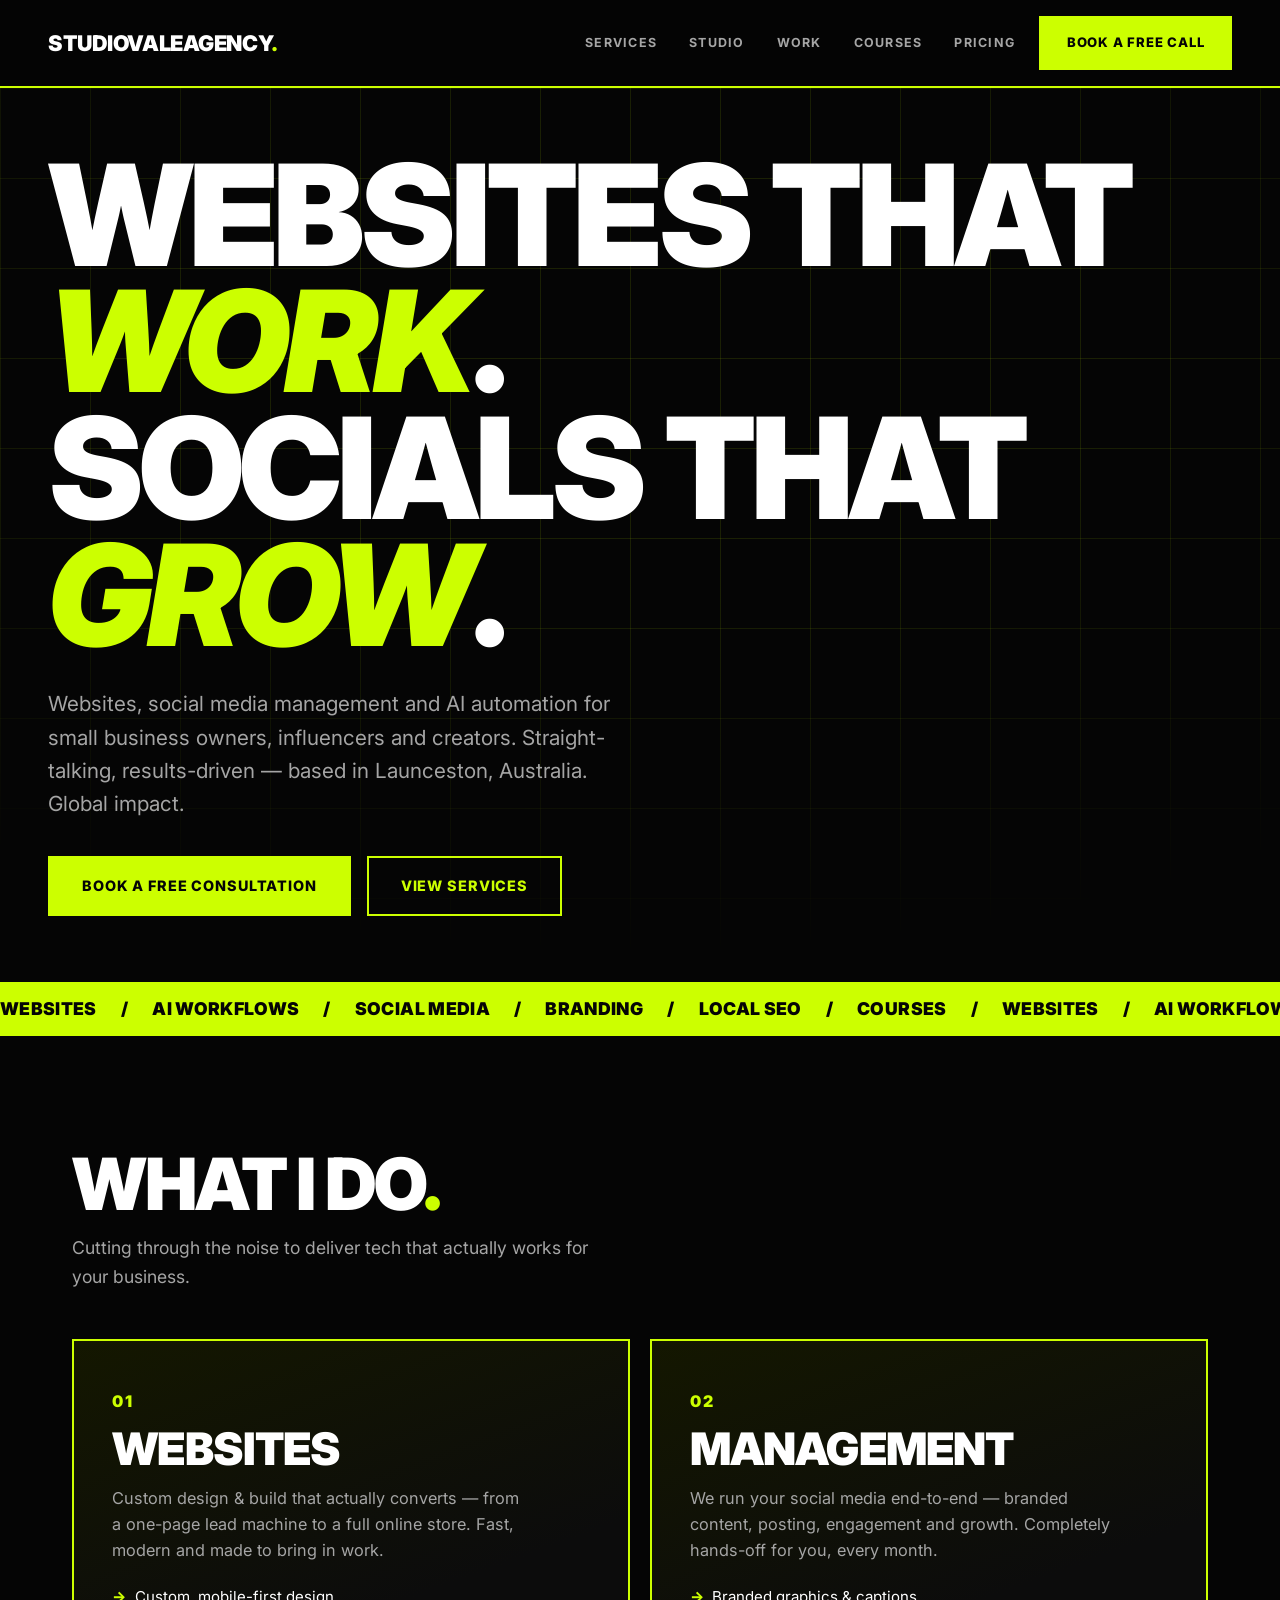
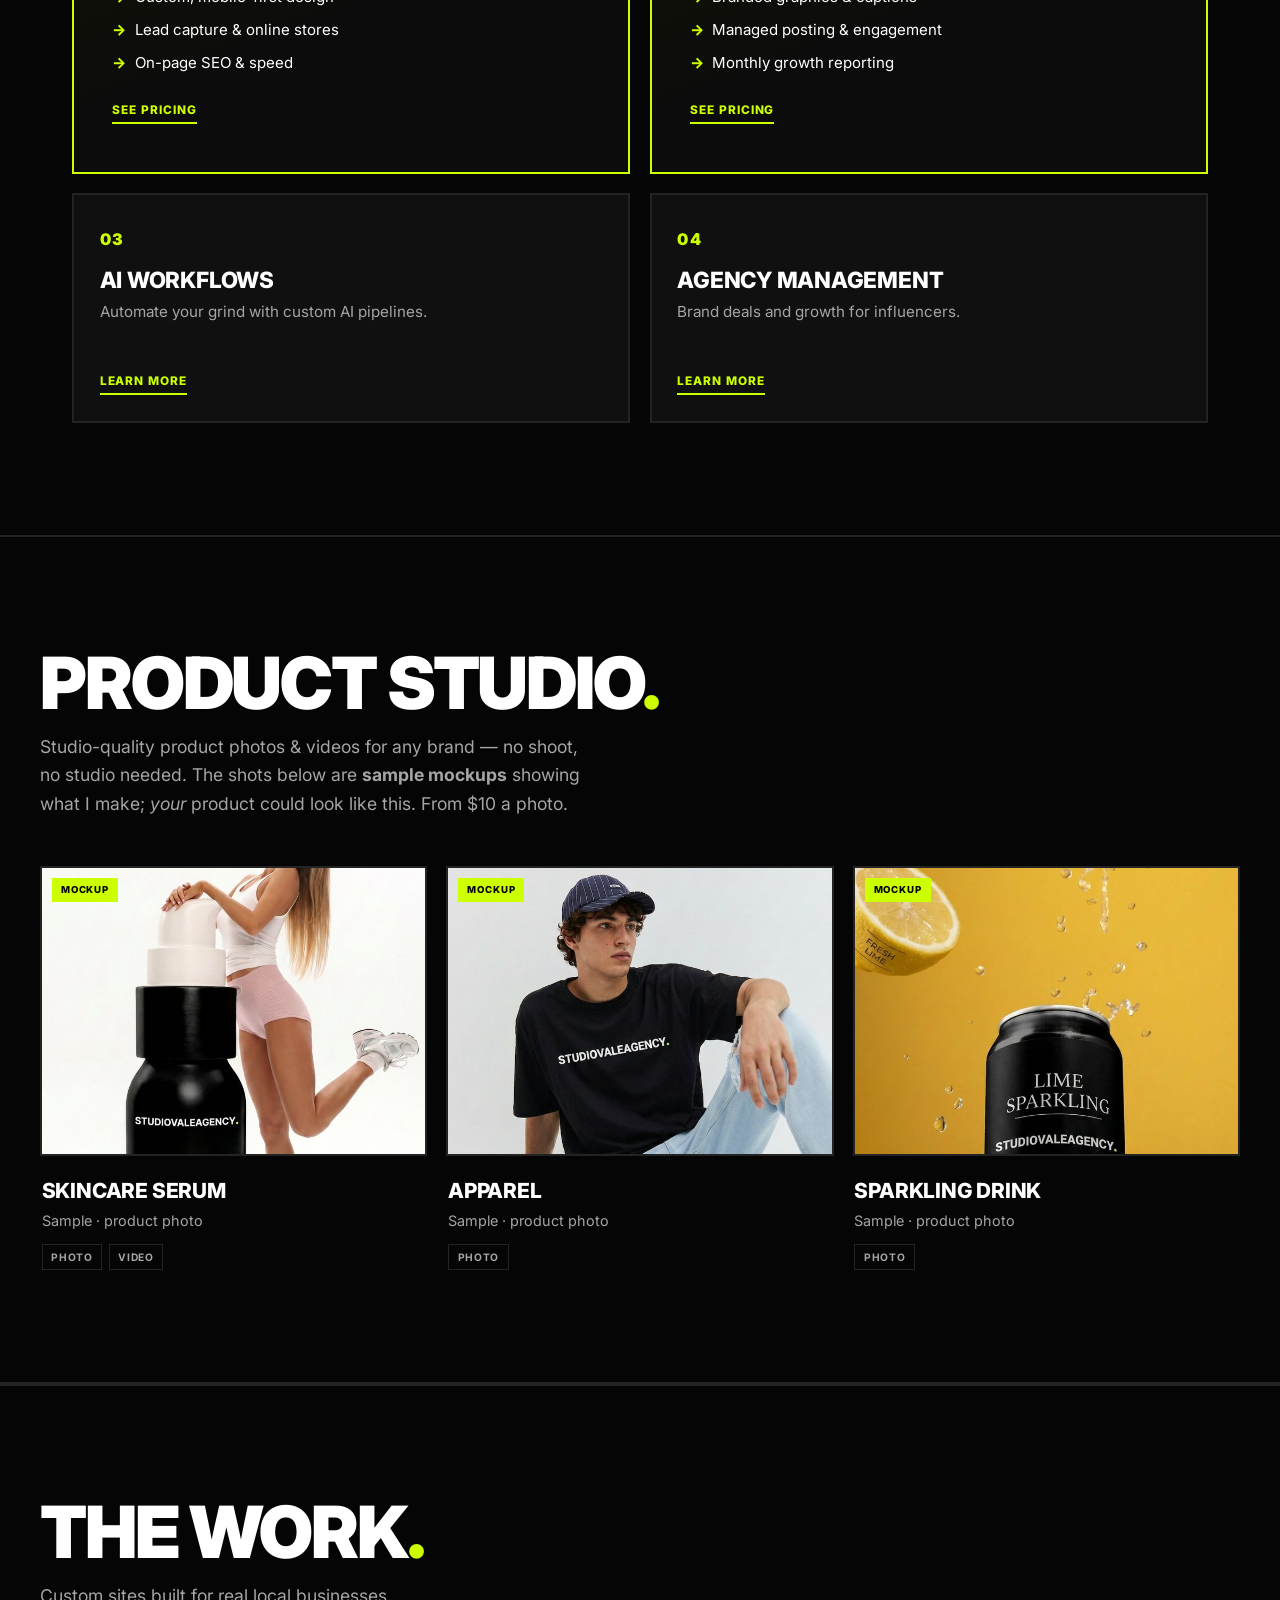
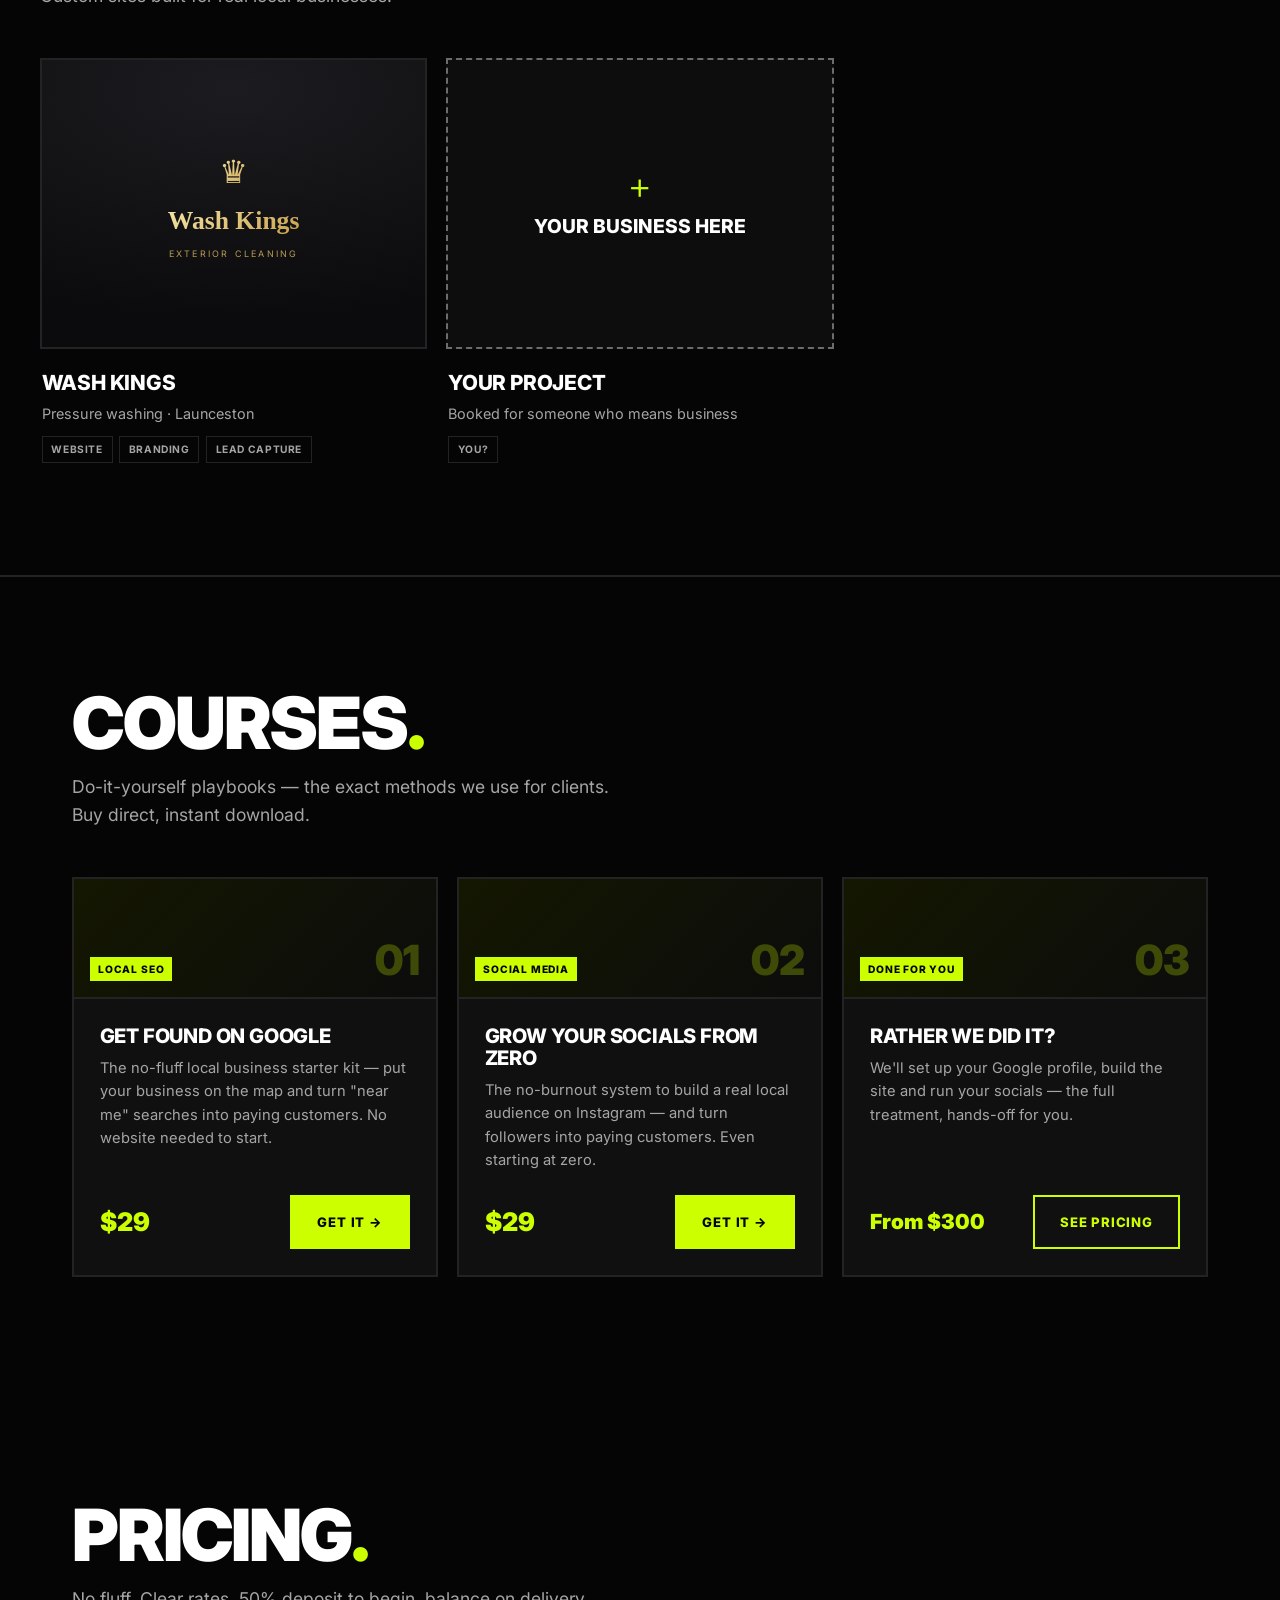
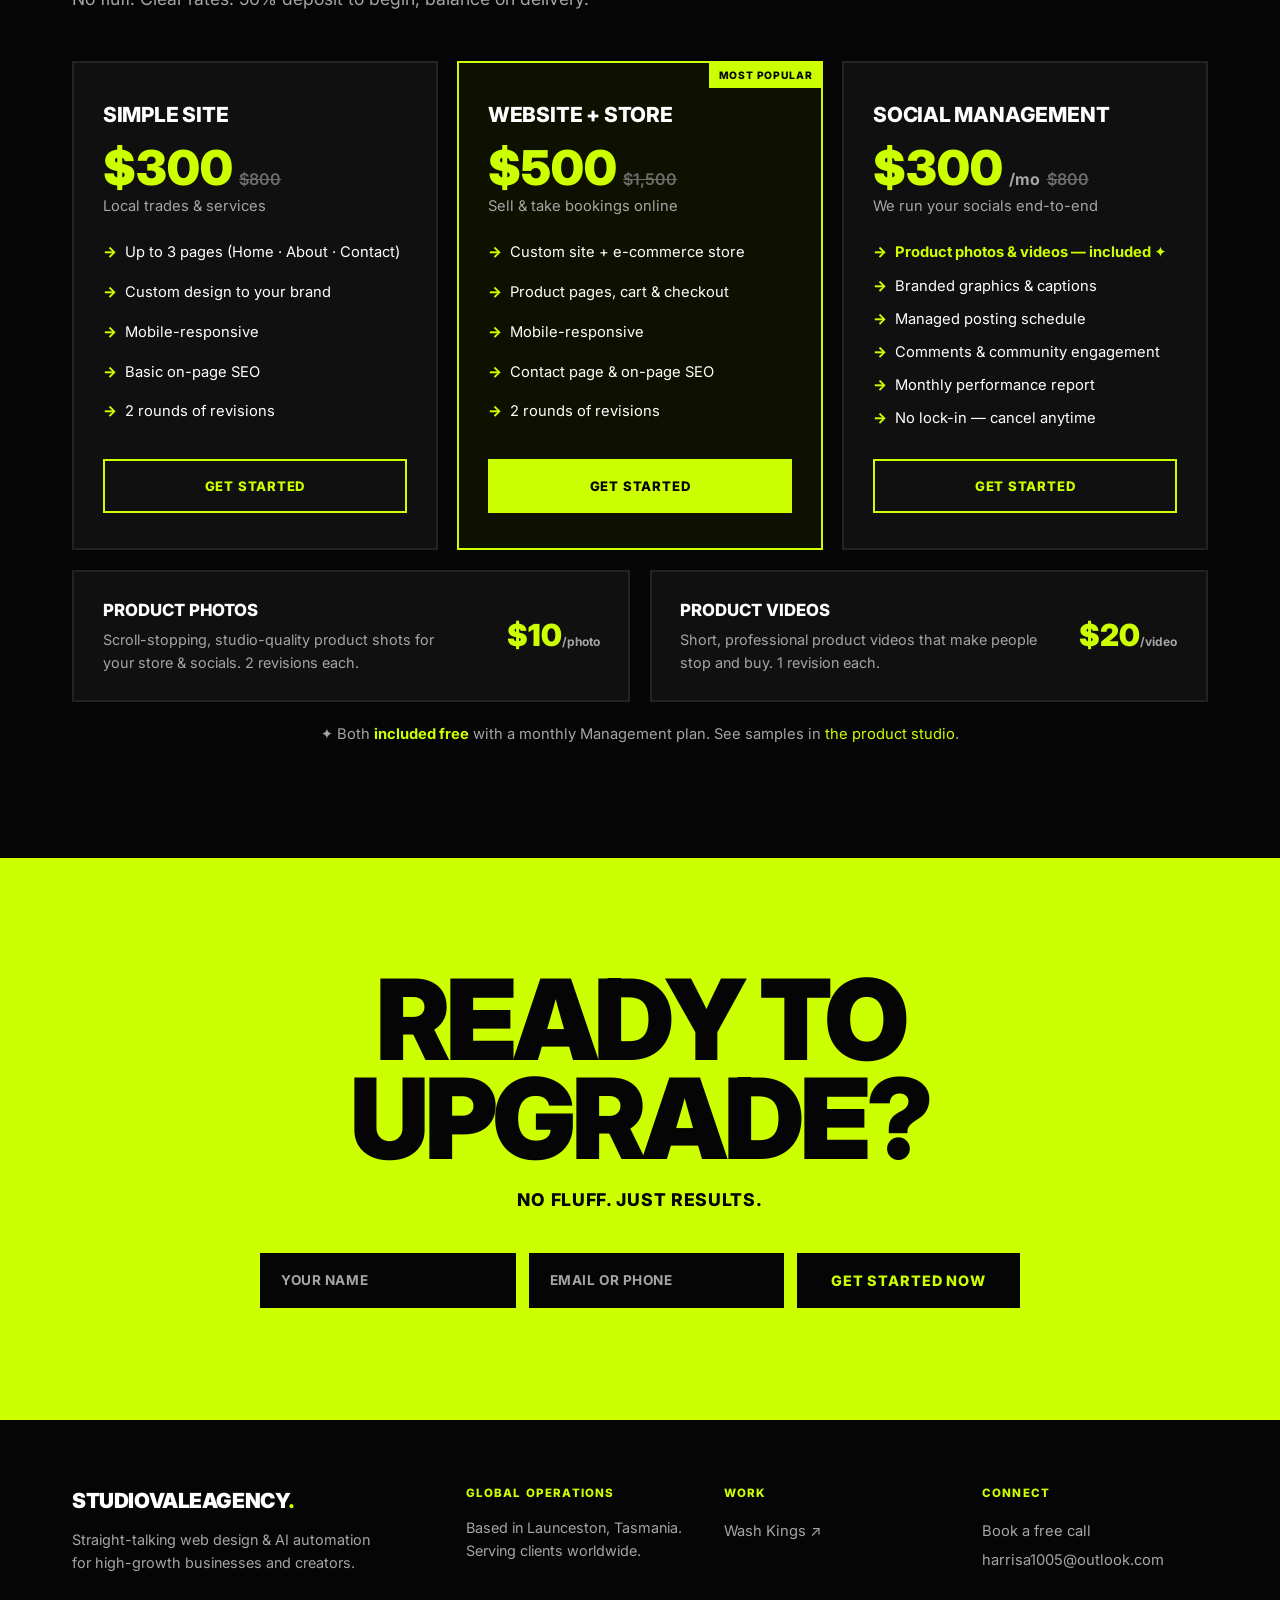
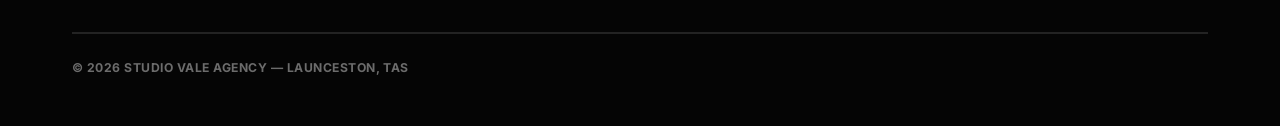
==== index.html @ bba2ecc6 "Reorder: Product Studio above The Work; remove Sentri (only Wash Kings is a sold client) Co-Authored" ====
<!DOCTYPE html>
<html lang="en">
<head>
  <meta charset="UTF-8" />
  <meta name="viewport" content="width=device-width, initial-scale=1.0" />
  <title>Studio Vale Agency — Grow faster with AI &amp; tech</title>
  <meta name="description" content="Studio Vale Agency — straight-talking, results-driven web design, AI workflows and social media for small businesses, influencers and creators. Based in Launceston, Australia." />
  <meta property="og:title" content="Studio Vale Agency — Grow faster with AI & tech" />
  <meta property="og:description" content="No fluff. Just results. Websites, AI workflows & social media for high-growth businesses and creators." />
  <meta property="og:type" content="website" />

  <link rel="preconnect" href="https://fonts.googleapis.com" />
  <link rel="preconnect" href="https://fonts.gstatic.com" crossorigin />
  <link href="https://fonts.googleapis.com/css2?family=Inter:ital,wght@0,400;0,600;0,700;0,800;0,900;1,800;1,900&display=swap" rel="stylesheet" />
  <link rel="stylesheet" href="styles.css" />
  <link rel="icon" href="data:image/svg+xml,%3Csvg xmlns='http://www.w3.org/2000/svg' viewBox='0 0 32 32'%3E%3Crect width='32' height='32' fill='%23050505'/%3E%3Ctext x='16' y='24' font-size='22' font-weight='900' text-anchor='middle' fill='%23ccff00' font-family='Arial'%3EV%3C/text%3E%3C/svg%3E" />
</head>
<body>

  <!-- ───────────────────────── Header ───────────────────────── -->
  <header class="hdr" id="top">
    <a class="wordmark" href="#top">STUDIOVALEAGENCY<span class="dot">.</span></a>
    <nav class="nav" aria-label="Primary">
      <a href="#services">Services</a>
      <a href="#product-studio">Studio</a>
      <a href="#work">Work</a>
      <a href="#courses">Courses</a>
      <a href="#pricing">Pricing</a>
    </nav>
    <a class="btn btn--lime hdr__cta" href="book.html">Book a free call</a>
    <button class="nav-toggle" aria-label="Open menu" aria-expanded="false"><span></span><span></span></button>
  </header>

  <!-- ───────────────────────── Hero ───────────────────────── -->
  <section class="hero">
    <div class="hero__grid" aria-hidden="true"></div>
    <div class="hero__inner">
      <h1 class="hero__title reveal">
        Websites that <em>Work</em>.<br/>Socials that <em>Grow</em>.
      </h1>
      <p class="hero__lede reveal" data-d="1">
        Websites, social media management and AI automation for small business
        owners, influencers and creators. Straight-talking, results-driven —
        based in Launceston, Australia. Global impact.
      </p>
      <div class="hero__actions reveal" data-d="2">
        <a class="btn btn--lime btn--lg" href="book.html">Book a free consultation</a>
        <a class="btn btn--outline btn--lg" href="#services">View services</a>
      </div>
    </div>
  </section>

  <!-- ───────────────────── Marquee ───────────────────── -->
  <div class="marquee" aria-hidden="true">
    <div class="marquee__track">
      <div class="marquee__group">
        <span>Websites</span><b>/</b><span>AI Workflows</span><b>/</b><span>Social Media</span><b>/</b><span>Branding</span><b>/</b><span>Local SEO</span><b>/</b><span>Courses</span><b>/</b>
      </div>
      <div class="marquee__group">
        <span>Websites</span><b>/</b><span>AI Workflows</span><b>/</b><span>Social Media</span><b>/</b><span>Branding</span><b>/</b><span>Local SEO</span><b>/</b><span>Courses</span><b>/</b>
      </div>
    </div>
  </div>

  <!-- ───────────────────────── Services ───────────────────────── -->
  <section class="section" id="services">
    <div class="section__head">
      <h2 class="section__title">What I do<span class="lime">.</span></h2>
      <p class="section__sub">Cutting through the noise to deliver tech that actually works for your business.</p>
    </div>

    <!-- Two centrepiece pillars -->
    <div class="pillars">
      <article class="pillar">
        <span class="pillar__no">01</span>
        <h3>Websites</h3>
        <p>Custom design &amp; build that actually converts — from a one-page lead machine to a full online store. Fast, modern and made to bring in work.</p>
        <ul class="pillar__list">
          <li>Custom, mobile-first design</li>
          <li>Lead capture &amp; online stores</li>
          <li>On-page SEO &amp; speed</li>
        </ul>
        <a class="learn" href="#pricing">See pricing</a>
      </article>
      <article class="pillar">
        <span class="pillar__no">02</span>
        <h3>Management</h3>
        <p>We run your social media end-to-end — branded content, posting, engagement and growth. Completely hands-off for you, every month.</p>
        <ul class="pillar__list">
          <li>Branded graphics &amp; captions</li>
          <li>Managed posting &amp; engagement</li>
          <li>Monthly growth reporting</li>
        </ul>
        <a class="learn" href="#pricing">See pricing</a>
      </article>
    </div>

    <!-- Supporting services -->
    <div class="svc">
      <article class="svc__card">
        <span class="svc__no">03</span>
        <h3>AI Workflows</h3>
        <p>Automate your grind with custom AI pipelines.</p>
        <a class="learn" href="#contact">Learn more</a>
      </article>
      <article class="svc__card">
        <span class="svc__no">04</span>
        <h3>Agency Management</h3>
        <p>Brand deals and growth for influencers.</p>
        <a class="learn" href="#contact">Learn more</a>
      </article>
    </div>
  </section>

  <!-- ───────────────────────── Work ───────────────────────── -->
  <!-- ───────────────────────── Product Studio (mockups / samples) ───────────────────────── -->
  <section class="section section--bordered" id="product-studio">
    <div class="section__head">
      <h2 class="section__title">Product studio<span class="lime">.</span></h2>
      <p class="section__sub">Studio-quality product photos &amp; videos for any brand — no shoot, no studio needed. The shots below are <strong>sample mockups</strong> showing what I make; <em>your</em> product could look like this. From $10 a photo.</p>
    </div>
    <div class="work">
      <article class="proj">
        <a class="proj__thumb proj__thumb--photo" href="#pricing">
          <span class="proj__badge">Mockup</span>
          <img src="mockups/serum-mockup.jpg" alt="Sample product photo — skincare serum" loading="lazy" />
          <span class="proj__live">$10/photo →</span>
        </a>
        <div class="proj__meta">
          <h3>Skincare Serum</h3>
          <p>Sample · product photo</p>
          <ul class="tags"><li>Photo</li><li>Video</li></ul>
        </div>
      </article>

      <article class="proj">
        <a class="proj__thumb proj__thumb--photo" href="#pricing">
          <span class="proj__badge">Mockup</span>
          <img src="mockups/apparel-mockup.jpg" alt="Sample product photo — branded apparel" loading="lazy" style="object-position:center 30%" />
          <span class="proj__live">$10/photo →</span>
        </a>
        <div class="proj__meta">
          <h3>Apparel</h3>
          <p>Sample · product photo</p>
          <ul class="tags"><li>Photo</li></ul>
        </div>
      </article>

      <article class="proj">
        <a class="proj__thumb proj__thumb--photo" href="#pricing">
          <span class="proj__badge">Mockup</span>
          <img src="mockups/drink-mockup.jpg" alt="Sample product photo — sparkling drink can" loading="lazy" style="object-position:center 46%" />
          <span class="proj__live">$10/photo →</span>
        </a>
        <div class="proj__meta">
          <h3>Sparkling Drink</h3>
          <p>Sample · product photo</p>
          <ul class="tags"><li>Photo</li></ul>
        </div>
      </article>
    </div>
  </section>

  <!-- ───────────────────────── The Work ───────────────────────── -->
  <section class="section section--bordered" id="work">
    <div class="section__head">
      <h2 class="section__title">The work<span class="lime">.</span></h2>
      <p class="section__sub">Custom sites built for real local businesses.</p>
    </div>

    <div class="work">
      <article class="proj">
        <a class="proj__thumb proj__thumb--wk" href="https://tink1005.github.io/wash-kings/" target="_blank" rel="noopener">
          <span class="wk__crown">♛</span>
          <span class="wk__name">Wash Kings</span>
          <span class="wk__sub">Exterior Cleaning</span>
          <span class="proj__live">View live ↗</span>
        </a>
        <div class="proj__meta">
          <h3>Wash Kings</h3>
          <p>Pressure washing · Launceston</p>
          <ul class="tags"><li>Website</li><li>Branding</li><li>Lead capture</li></ul>
        </div>
      </article>

      <article class="proj">
        <a class="proj__thumb proj__thumb--cta" href="#contact">
          <span class="cta__plus">+</span>
          <span class="cta__txt">Your business here</span>
          <span class="proj__live">Let's talk ↗</span>
        </a>
        <div class="proj__meta">
          <h3>Your project</h3>
          <p>Booked for someone who means business</p>
          <ul class="tags"><li>You?</li></ul>
        </div>
      </article>
    </div>
  </section>

  <!-- ───────────────────────── Courses ───────────────────────── -->
  <!-- Each course links to its Gumroad product page. To use Gumroad's
       overlay checkout instead of a new tab: add class="gumroad-button"
       to the link and uncomment the gumroad.js script before </body>. -->
  <section class="section" id="courses">
    <div class="section__head">
      <h2 class="section__title">Courses<span class="lime">.</span></h2>
      <p class="section__sub">Do-it-yourself playbooks — the exact methods we use for clients. Buy direct, instant download.</p>
    </div>

    <div class="courses">
      <!-- REAL course. Buy button currently points to #contact. To make it instant
           checkout: create a Stripe Payment Link, set its success_url to
           https://studio-vale-courses.harris971719.workers.dev/download?session_id={CHECKOUT_SESSION_ID}
           then replace href="#contact" below with the Payment Link URL. -->
      <article class="course">
        <div class="course__top"><span class="course__tag">Local SEO</span><span class="course__no">01</span></div>
        <div class="course__body">
          <h3>Get Found on Google</h3>
          <p>The no-fluff local business starter kit — put your business on the map and turn "near me" searches into paying customers. No website needed to start.</p>
          <div class="course__foot">
            <span class="course__price">$29</span>
            <a class="btn btn--lime" href="#contact">Get it →</a>
          </div>
        </div>
      </article>

      <!-- Course 2. Same wiring note as above: swap href="#contact" for the Stripe Payment Link. -->
      <article class="course">
        <div class="course__top"><span class="course__tag">Social media</span><span class="course__no">02</span></div>
        <div class="course__body">
          <h3>Grow Your Socials From Zero</h3>
          <p>The no-burnout system to build a real local audience on Instagram — and turn followers into paying customers. Even starting at zero.</p>
          <div class="course__foot">
            <span class="course__price">$29</span>
            <a class="btn btn--lime" href="#contact">Get it →</a>
          </div>
        </div>
      </article>

      <article class="course">
        <div class="course__top"><span class="course__tag">Done for you</span><span class="course__no">03</span></div>
        <div class="course__body">
          <h3>Rather we did it?</h3>
          <p>We'll set up your Google profile, build the site and run your socials — the full treatment, hands-off for you.</p>
          <div class="course__foot">
            <span class="course__price" style="font-size:1.3rem">From $300</span>
            <a class="btn btn--outline" href="#pricing">See pricing</a>
          </div>
        </div>
      </article>
    </div>
  </section>

  <!-- ───────────────────────── Pricing ───────────────────────── -->
  <section class="section" id="pricing">
    <div class="section__head">
      <h2 class="section__title">Pricing<span class="lime">.</span></h2>
      <p class="section__sub">No fluff. Clear rates. 50% deposit to begin, balance on delivery.</p>
    </div>

    <div class="price">
      <article class="price__card">
        <h3>Simple Site</h3>
        <p class="price__amt">$300<s>$800</s></p>
        <p class="price__for">Local trades &amp; services</p>
        <ul>
          <li>Up to 3 pages (Home · About · Contact)</li>
          <li>Custom design to your brand</li>
          <li>Mobile-responsive</li>
          <li>Basic on-page SEO</li>
          <li>2 rounds of revisions</li>
        </ul>
        <a class="btn btn--outline btn--block" href="#contact">Get started</a>
      </article>

      <article class="price__card price__card--feature">
        <span class="price__badge">Most popular</span>
        <h3>Website + Store</h3>
        <p class="price__amt">$500<s>$1,500</s></p>
        <p class="price__for">Sell &amp; take bookings online</p>
        <ul>
          <li>Custom site + e-commerce store</li>
          <li>Product pages, cart &amp; checkout</li>
          <li>Mobile-responsive</li>
          <li>Contact page &amp; on-page SEO</li>
          <li>2 rounds of revisions</li>
        </ul>
        <a class="btn btn--lime btn--block" href="#contact">Get started</a>
      </article>

      <article class="price__card">
        <h3>Social Management</h3>
        <p class="price__amt">$300<span class="per">/mo</span><s>$800</s></p>
        <p class="price__for">We run your socials end-to-end</p>
        <ul>
          <li><strong class="lime">Product photos &amp; videos — included ✦</strong></li>
          <li>Branded graphics &amp; captions</li>
          <li>Managed posting schedule</li>
          <li>Comments &amp; community engagement</li>
          <li>Monthly performance report</li>
          <li>No lock-in — cancel anytime</li>
        </ul>
        <a class="btn btn--outline btn--block" href="#contact">Get started</a>
      </article>
    </div>

    <!-- Add-ons -->
    <div class="addons">
      <div class="addon">
        <div><h4>Product Photos</h4><p>Scroll-stopping, studio-quality product shots for your store &amp; socials. 2 revisions each.</p></div>
        <span class="addon__price">$10<small>/photo</small></span>
      </div>
      <div class="addon">
        <div><h4>Product Videos</h4><p>Short, professional product videos that make people stop and buy. 1 revision each.</p></div>
        <span class="addon__price">$20<small>/video</small></span>
      </div>
    </div>
    <p class="addons__note">✦ Both <strong>included free</strong> with a monthly Management plan. See samples in <a href="#product-studio" style="color:var(--lime)">the product studio</a>.</p>
  </section>

  <!-- ───────────────────────── CTA block ───────────────────────── -->
  <section class="upgrade" id="contact">
    <h2 class="upgrade__title">Ready to<br/>Upgrade?</h2>
    <p class="upgrade__sub">No fluff. Just results.</p>
    <form class="upgrade__form" id="contact-form" novalidate>
      <input id="name" type="text" placeholder="YOUR NAME" required />
      <input id="email" type="text" placeholder="EMAIL OR PHONE" required />
      <button class="btn btn--ink btn--lg" type="submit">Get started now</button>
    </form>
    <p class="upgrade__ok" id="contact-ok" hidden>Got it — this is a demo form. Wire it to harrisa1005@outlook.com to go live.</p>
  </section>

  <!-- ───────────────────────── Footer ───────────────────────── -->
  <footer class="footer">
    <div class="footer__brand">
      <span class="wordmark wordmark--sm">STUDIOVALEAGENCY<span class="dot">.</span></span>
      <p>Straight-talking web design &amp; AI automation for high-growth businesses and creators.</p>
    </div>
    <div class="footer__col">
      <h4>Global Operations</h4>
      <p>Based in Launceston, Tasmania.<br/>Serving clients worldwide.</p>
    </div>
    <div class="footer__col">
      <h4>Work</h4>
      <a href="https://tink1005.github.io/wash-kings/" target="_blank" rel="noopener">Wash Kings ↗</a>
    </div>
    <div class="footer__col">
      <h4>Connect</h4>
      <a href="book.html">Book a free call</a>
      <a href="mailto:harrisa1005@outlook.com">harrisa1005@outlook.com</a>
    </div>
    <p class="footer__legal">© <span id="year"></span> Studio Vale Agency — Launceston, TAS</p>
  </footer>

  <script src="script.js"></script>
</body>
</html>
---- styles.css ----
/* ============================================================
   Studio Vale Agency
   Aesthetic: black + acid lime, Inter 900 uppercase, sharp edges
   (design notes taken from the original tiinktech site)
   ============================================================ */

:root {
  --black:   #050505;
  --black-2: #0d0d0d;
  --card:    #101010;
  --line:    #232323;
  --white:   #ffffff;
  --grey:    #a5a5a5;
  --grey-2:  #6c6c6c;
  --lime:    #ccff00;
  --lime-dim: rgba(204,255,0,.2);

  --font: "Inter", system-ui, sans-serif;
  --maxw: 1200px;
  --ease: cubic-bezier(.22,.61,.36,1);
}

* { box-sizing: border-box; margin: 0; padding: 0; }
html { scroll-behavior: smooth; }
body {
  background: var(--black);
  color: var(--white);
  font-family: var(--font);
  font-size: 17px;
  line-height: 1.6;
  -webkit-font-smoothing: antialiased;
  overflow-x: hidden;
}
a { color: inherit; text-decoration: none; }
.lime { color: var(--lime); }

/* ───────────────────── Buttons ───────────────────── */
.btn {
  display: inline-flex; align-items: center; justify-content: center; gap: .5rem;
  font-family: var(--font); font-weight: 800; font-size: .82rem;
  letter-spacing: .06em; text-transform: uppercase;
  padding: .9rem 1.6rem; border: 2px solid transparent; border-radius: 0;
  cursor: pointer; transition: transform .2s var(--ease), background .2s, color .2s;
}
.btn--lg { padding: 1.05rem 2rem; font-size: .9rem; }
.btn--block { width: 100%; }
.btn--lime { background: var(--lime); color: var(--black); border-color: var(--lime); }
.btn--lime:hover { background: transparent; color: var(--lime); }
.btn--outline { background: transparent; color: var(--lime); border-color: var(--lime); }
.btn--outline:hover { background: var(--lime); color: var(--black); }
.btn--ink { background: var(--black); color: var(--lime); border-color: var(--black); }
.btn--ink:hover { transform: translateY(-2px); }

/* ───────────────────── Header ───────────────────── */
.hdr {
  position: sticky; top: 0; z-index: 50;
  display: flex; align-items: center; gap: 1.5rem;
  padding: 1rem clamp(1rem, 4vw, 3rem);
  background: rgba(5,5,5,.85); backdrop-filter: blur(10px);
  border-bottom: 2px solid var(--lime);
}
.wordmark {
  font-weight: 900; font-size: 1.35rem; letter-spacing: -0.02em;
  text-transform: uppercase; color: var(--white); margin-right: auto;
}
.wordmark .dot { color: var(--lime); }
.nav { display: flex; gap: 2rem; }
.nav a {
  font-weight: 700; font-size: .78rem; letter-spacing: .1em; text-transform: uppercase;
  color: var(--grey); transition: color .2s;
}
.nav a:hover { color: var(--lime); }
.nav-toggle { display: none; flex-direction: column; gap: 6px; background: none; border: 0; cursor: pointer; padding: 6px; }
.nav-toggle span { width: 26px; height: 2px; background: var(--lime); transition: .3s; }

/* ───────────────────── Hero ───────────────────── */
.hero {
  position: relative; min-height: 90vh; display: grid; align-items: center;
  padding: 4rem clamp(1rem, 4vw, 3rem);
  overflow: hidden;
}
.hero__grid {
  position: absolute; inset: 0;
  background-image:
    linear-gradient(var(--lime-dim) 1px, transparent 1px),
    linear-gradient(90deg, var(--lime-dim) 1px, transparent 1px);
  background-size: 90px 90px;
  -webkit-mask-image: radial-gradient(120% 90% at 50% 30%, #000 30%, transparent 75%);
          mask-image: radial-gradient(120% 90% at 50% 30%, #000 30%, transparent 75%);
  opacity: .55; pointer-events: none;
}
.hero__inner { position: relative; max-width: var(--maxw); margin: 0 auto; width: 100%; }
.hero__title {
  font-weight: 900; text-transform: uppercase;
  font-size: clamp(3.2rem, 11vw, 9rem); line-height: .9; letter-spacing: -0.035em;
}
.hero__title em { font-style: italic; color: var(--lime); }
.hero__lede {
  font-size: clamp(1.05rem, 2vw, 1.3rem); color: var(--grey);
  max-width: 44ch; margin: 1.8rem 0 2.2rem;
}
.hero__actions { display: flex; gap: 1rem; flex-wrap: wrap; }

/* ───────────────────── Marquee ───────────────────── */
.marquee { background: var(--lime); color: var(--black); overflow: hidden; padding: .8rem 0; border-block: 2px solid var(--black); }
.marquee__track { display: flex; width: max-content; animation: scroll 26s linear infinite; }
/* Two identical groups; moving the track by exactly one group (-50%) loops seamlessly. */
.marquee__group {
  display: flex; gap: 1.5rem; padding-right: 1.5rem; align-items: center; flex-shrink: 0;
  font-weight: 900; text-transform: uppercase; font-size: 1.1rem; letter-spacing: .02em;
}
.marquee__group b { font-weight: 900; }
@keyframes scroll { from { transform: translateX(0); } to { transform: translateX(-50%); } }

/* ───────────────────── Sections ───────────────────── */
.section { max-width: var(--maxw); margin: 0 auto; padding: clamp(4rem, 9vw, 7rem) clamp(1rem, 4vw, 2rem); }
.section--bordered { border-top: 2px solid var(--line); border-bottom: 2px solid var(--line); max-width: none; }
.section--bordered > * { max-width: var(--maxw); margin-inline: auto; }
.section__head { margin-bottom: 3rem; }
.section__title { font-weight: 900; text-transform: uppercase; font-size: clamp(2.4rem, 6vw, 4.5rem); line-height: .95; letter-spacing: -0.03em; }
.section__title .lime { color: var(--lime); }
.section__sub { color: var(--grey); font-size: 1.1rem; margin-top: 1rem; max-width: 50ch; }

/* ───────────────────── Services ───────────────────── */
/* Two centrepiece pillars: Websites + Management */
.pillars { display: grid; grid-template-columns: 1fr 1fr; gap: 1.2rem; margin-bottom: 1.2rem; }
.pillar {
  position: relative; background: linear-gradient(160deg, #141700 0%, #0c0c0c 60%);
  border: 2px solid var(--lime); padding: clamp(2rem, 4vw, 3rem) clamp(1.6rem, 3vw, 2.4rem);
  display: flex; flex-direction: column;
  transition: transform .25s var(--ease), box-shadow .25s;
}
.pillar:hover { transform: translateY(-5px); box-shadow: 0 24px 50px -28px rgba(204,255,0,.4); }
.pillar__no { font-weight: 900; font-size: 1rem; color: var(--lime); letter-spacing: .1em; }
.pillar h3 { font-weight: 900; text-transform: uppercase; font-size: clamp(2rem, 4vw, 2.8rem); line-height: 1; letter-spacing: -0.02em; margin: .8rem 0 .8rem; }
.pillar > p { color: var(--grey); font-size: 1.02rem; max-width: 42ch; }
.pillar__list { list-style: none; display: grid; gap: .55rem; margin: 1.4rem 0 1.6rem; }
.pillar__list li { font-size: .94rem; color: var(--white); padding-left: 1.4rem; position: relative; }
.pillar__list li::before { content: "→"; position: absolute; left: 0; color: var(--lime); font-weight: 800; }
.pillar .learn { margin-top: auto; }

/* Supporting services row */
.svc { display: grid; grid-template-columns: repeat(2, 1fr); gap: 1.2rem; }
.svc__card {
  background: var(--card); border: 2px solid var(--line); padding: 2rem 1.6rem 1.6rem;
  display: flex; flex-direction: column; min-height: 230px;
  transition: border-color .25s, transform .25s var(--ease), background .25s;
}
.svc__card:hover { border-color: var(--lime); transform: translateY(-5px); }
.svc__no { font-weight: 900; font-size: 1rem; color: var(--lime); letter-spacing: .1em; }
.svc__card h3 { font-weight: 800; text-transform: uppercase; font-size: 1.4rem; line-height: 1.05; margin: 1rem 0 .5rem; letter-spacing: -0.01em; }
.svc__card p { color: var(--grey); font-size: .95rem; flex: 1; }
.learn {
  margin-top: 1.2rem; font-weight: 800; font-size: .74rem; letter-spacing: .08em; text-transform: uppercase;
  color: var(--lime); border-bottom: 2px solid var(--lime); align-self: flex-start; padding-bottom: 2px;
  transition: gap .2s;
}
.learn:hover { color: var(--white); border-color: var(--white); }

/* ───────────────────── Work ───────────────────── */
.work { display: grid; grid-template-columns: repeat(3, 1fr); gap: 1.2rem; }
.proj { display: flex; flex-direction: column; }
.proj__thumb {
  position: relative; aspect-ratio: 4 / 3; overflow: hidden;
  display: flex; flex-direction: column; align-items: center; justify-content: center;
  border: 2px solid var(--line); transition: border-color .25s, transform .3s var(--ease);
}
.proj__thumb:hover { border-color: var(--lime); transform: translateY(-5px); }
.proj__live {
  position: absolute; bottom: 12px; right: 12px;
  font-weight: 800; font-size: .66rem; letter-spacing: .06em; text-transform: uppercase;
  background: var(--lime); color: var(--black); padding: .3rem .55rem;
  opacity: 0; transform: translateY(6px); transition: .25s var(--ease);
}
.proj__thumb:hover .proj__live { opacity: 1; transform: none; }
/* Wash Kings preview */
.proj__thumb--wk { background: radial-gradient(120% 80% at 50% 10%, #1c1c20, #0b0b0d); }
.wk__crown { font-size: 2rem; background: linear-gradient(135deg,#f6e6a8,#c8a14a); -webkit-background-clip: text; background-clip: text; color: transparent; }
.wk__name { font-family: Georgia, serif; font-size: 1.6rem; font-weight: 700; margin-top: .2rem; background: linear-gradient(135deg,#f6e6a8,#c8a14a); -webkit-background-clip: text; background-clip: text; color: transparent; }
.wk__sub { font-size: .56rem; letter-spacing: .25em; text-transform: uppercase; color: #b89a52; margin-top: .3rem; }
/* Sentri preview */
.proj__thumb--sentri { background: #0a0a0a; }
.sentri__name { font-family: Georgia, serif; font-weight: 700; font-size: 1.9rem; letter-spacing: .04em; color: #fff; }
.sentri__sub { font-size: .54rem; letter-spacing: .22em; text-transform: uppercase; color: #9a9a9a; margin-top: .35rem; }
/* CTA */
.proj__thumb--cta { background: var(--black-2); border-style: dashed; border-color: var(--grey-2); }
/* Product photo work card — image fills the thumb like the others */
.proj__thumb--photo { background: #0a0a0a; padding: 0; }
.proj__thumb--photo img { width: 100%; height: 100%; object-fit: cover; object-position: center 42%; }
.proj__badge { position: absolute; top: 10px; left: 10px; z-index: 2; background: var(--lime); color: var(--black); font-weight: 800; font-size: .6rem; letter-spacing: .09em; text-transform: uppercase; padding: .28rem .55rem; }
.cta__plus { font-size: 2.4rem; font-weight: 300; color: var(--lime); line-height: 1; }
.cta__txt { font-weight: 800; text-transform: uppercase; font-size: 1.2rem; margin-top: .4rem; color: var(--white); }

.proj__meta { padding: 1.1rem .1rem 0; }
.proj__meta h3 { font-weight: 800; text-transform: uppercase; font-size: 1.3rem; letter-spacing: -0.01em; }
.proj__meta p { color: var(--grey); font-size: .9rem; margin-top: .15rem; }
.tags { list-style: none; display: flex; flex-wrap: wrap; gap: .4rem; margin-top: .7rem; }
.tags li { font-weight: 700; font-size: .64rem; text-transform: uppercase; letter-spacing: .06em; border: 1px solid var(--line); padding: .25rem .55rem; color: var(--grey); }

/* ───────────────────── Courses ───────────────────── */
.courses { display: grid; grid-template-columns: repeat(3, 1fr); gap: 1.2rem; }
.course {
  background: var(--card); border: 2px solid var(--line);
  display: flex; flex-direction: column;
  transition: border-color .25s, transform .25s var(--ease);
}
.course:hover { border-color: var(--lime); transform: translateY(-5px); }
.course__top {
  position: relative; height: 120px; padding: 1rem;
  background: linear-gradient(135deg, #141700, #0c0c0c); border-bottom: 2px solid var(--line);
  display: flex; align-items: flex-end; justify-content: space-between;
}
.course__tag { font-weight: 800; font-size: .64rem; letter-spacing: .08em; text-transform: uppercase; color: var(--black); background: var(--lime); padding: .25rem .5rem; }
.course__no { font-weight: 900; font-size: 2.6rem; line-height: 1; color: var(--lime); opacity: .25; }
.course__body { padding: 1.6rem; display: flex; flex-direction: column; flex: 1; }
.course__body h3 { font-weight: 800; text-transform: uppercase; font-size: 1.25rem; line-height: 1.1; letter-spacing: -0.01em; }
.course__body p { color: var(--grey); font-size: .92rem; margin: .6rem 0 1.4rem; flex: 1; }
.course__foot { display: flex; align-items: center; justify-content: space-between; gap: 1rem; }
.course__price { font-weight: 900; font-size: 1.6rem; color: var(--lime); }
.courses__note { color: var(--grey-2); font-size: .85rem; margin-top: 1.5rem; }

/* ───────────────────── Pricing ───────────────────── */
.price { display: grid; grid-template-columns: repeat(3, 1fr); gap: 1.2rem; align-items: stretch; }
.price__card {
  position: relative; background: var(--card); border: 2px solid var(--line); padding: 2.2rem 1.8rem;
  display: flex; flex-direction: column; transition: border-color .25s, transform .25s var(--ease);
}
.price__card:hover { border-color: var(--lime); transform: translateY(-4px); }
.price__card--feature { border-color: var(--lime); background: #0f1100; }
.price__badge {
  position: absolute; top: -1px; right: -1px; background: var(--lime); color: var(--black);
  font-weight: 800; font-size: .64rem; letter-spacing: .08em; text-transform: uppercase; padding: .3rem .6rem;
}
.price__card h3 { font-weight: 800; text-transform: uppercase; font-size: 1.3rem; letter-spacing: -0.01em; }
.price__amt { font-weight: 900; font-size: 3rem; line-height: 1; margin: .8rem 0 .2rem; color: var(--lime); display: flex; align-items: baseline; gap: .4rem; }
.price__amt .per { font-size: 1rem; color: var(--grey); font-weight: 700; }
.price__amt s { font-size: 1rem; color: var(--grey-2); font-weight: 600; }
.price__for { color: var(--grey); font-size: .92rem; margin-bottom: 1.4rem; }
.price__card ul { list-style: none; display: grid; gap: .6rem; margin-bottom: 1.8rem; flex: 1; }
.price__card li { font-size: .92rem; color: var(--white); padding-left: 1.4rem; position: relative; }
.price__card li::before { content: "→"; position: absolute; left: 0; color: var(--lime); font-weight: 800; }
/* Add-ons (product photos/videos) */
.addons { display: grid; grid-template-columns: 1fr 1fr; gap: 1.2rem; margin-top: 1.2rem; }
.addon { background: var(--card); border: 2px solid var(--line); padding: 1.6rem 1.8rem; display: flex; align-items: center; justify-content: space-between; gap: 1.2rem; transition: border-color .25s, transform .25s var(--ease); }
.addon:hover { border-color: var(--lime); transform: translateY(-3px); }
.addon h4 { font-weight: 800; text-transform: uppercase; font-size: 1.05rem; }
.addon p { color: var(--grey); font-size: .9rem; margin-top: .25rem; max-width: 40ch; }
.addon__price { font-weight: 900; font-size: 1.9rem; color: var(--lime); white-space: nowrap; }
.addon__price small { font-size: .75rem; color: var(--grey); font-weight: 700; }
.addons__note { text-align: center; color: var(--grey); font-size: .92rem; margin-top: 1.3rem; }
.addons__note strong { color: var(--lime); }
/* Product mockup samples */
.mockups { margin-top: 2.6rem; }
.mockups__label { font-weight: 800; font-size: .72rem; letter-spacing: .12em; text-transform: uppercase; color: var(--lime); text-align: center; margin-bottom: 1.2rem; }
.mockups__grid { display: flex; flex-wrap: wrap; gap: 1.8rem; justify-content: center; }
.mockup { width: 300px; transition: transform .25s var(--ease); }
.mockup:hover { transform: translateY(-3px); }
.mockup img { width: 300px; height: 390px; object-fit: cover; display: block; border: 2px solid var(--line); transition: border-color .25s; }
.mockup:hover img { border-color: var(--lime); }
.mockup figcaption { color: var(--grey); font-size: .74rem; font-weight: 700; text-transform: uppercase; letter-spacing: .05em; padding-top: .8rem; text-align: center; }
@media (max-width: 760px) { .addons { grid-template-columns: 1fr; } }

/* ───────────────────── Upgrade CTA block ───────────────────── */
.upgrade {
  background: var(--lime); color: var(--black); text-align: center;
  padding: clamp(4rem, 9vw, 7rem) clamp(1rem, 4vw, 2rem);
}
.upgrade__title { font-weight: 900; text-transform: uppercase; font-size: clamp(3rem, 9vw, 7rem); line-height: .88; letter-spacing: -0.04em; }
.upgrade__sub { font-weight: 800; text-transform: uppercase; letter-spacing: .04em; font-size: 1.1rem; margin: 1.2rem 0 2.4rem; }
.upgrade__form { display: flex; gap: .8rem; justify-content: center; flex-wrap: wrap; max-width: 760px; margin: 0 auto; }
.upgrade__form input {
  font-family: var(--font); font-weight: 700; font-size: .85rem; letter-spacing: .04em;
  background: var(--black); color: var(--white); border: 2px solid var(--black); border-radius: 0;
  padding: 1.05rem 1.2rem; flex: 1; min-width: 200px;
}
.upgrade__form input::placeholder { color: var(--grey); }
.upgrade__form input:focus { outline: none; border-color: var(--black); box-shadow: inset 0 0 0 2px var(--lime); }
.upgrade__ok { margin-top: 1.2rem; font-weight: 700; font-size: .9rem; }

/* ───────────────────── Footer ───────────────────── */
.footer {
  max-width: var(--maxw); margin: 0 auto; padding: 4rem clamp(1rem,4vw,2rem) 3rem;
  display: grid; grid-template-columns: 1.6fr 1fr 1fr 1fr; gap: 2rem;
}
.wordmark--sm { font-size: 1.3rem; }
.footer__brand p { color: var(--grey); font-size: .9rem; margin-top: .7rem; max-width: 34ch; }
.footer__col h4 { color: var(--lime); font-weight: 800; font-size: .72rem; letter-spacing: .1em; text-transform: uppercase; margin-bottom: .9rem; }
.footer__col p { color: var(--grey); font-size: .9rem; }
.footer__col a { display: block; color: var(--grey); font-size: .92rem; padding: .2rem 0; transition: color .2s; }
.footer__col a:hover { color: var(--lime); }
.footer__legal { grid-column: 1 / -1; border-top: 2px solid var(--line); margin-top: 1.5rem; padding-top: 1.5rem; color: var(--grey-2); font-weight: 700; font-size: .76rem; letter-spacing: .04em; text-transform: uppercase; }

/* ───────────────────── Reveal ───────────────────── */
.reveal { opacity: 0; transform: translateY(20px); transition: opacity .7s var(--ease), transform .7s var(--ease); }
.reveal.is-in { opacity: 1; transform: none; }
.reveal[data-d="1"]{transition-delay:.1s}.reveal[data-d="2"]{transition-delay:.2s}
@media (prefers-reduced-motion: reduce){ .reveal{opacity:1;transform:none} .marquee__track{animation:none} }

/* ───────────────────── Responsive ───────────────────── */
@media (max-width: 900px) {
  .nav, .hdr__cta { display: none; }
  .nav-toggle { display: flex; }
  .nav.open { display: flex; flex-direction: column; position: absolute; top: 100%; left: 0; right: 0;
    background: var(--black); border-bottom: 2px solid var(--lime); padding: 1.2rem clamp(1rem,4vw,3rem); gap: 1.1rem; }
  .pillars { grid-template-columns: 1fr; }
  .svc { grid-template-columns: 1fr 1fr; }
  .price { grid-template-columns: 1fr; }
  .work { grid-template-columns: 1fr 1fr; }
  .courses { grid-template-columns: 1fr 1fr; }
  .footer { grid-template-columns: 1fr 1fr; }
}
@media (max-width: 540px) {
  .svc, .work, .courses, .footer { grid-template-columns: 1fr; }
}
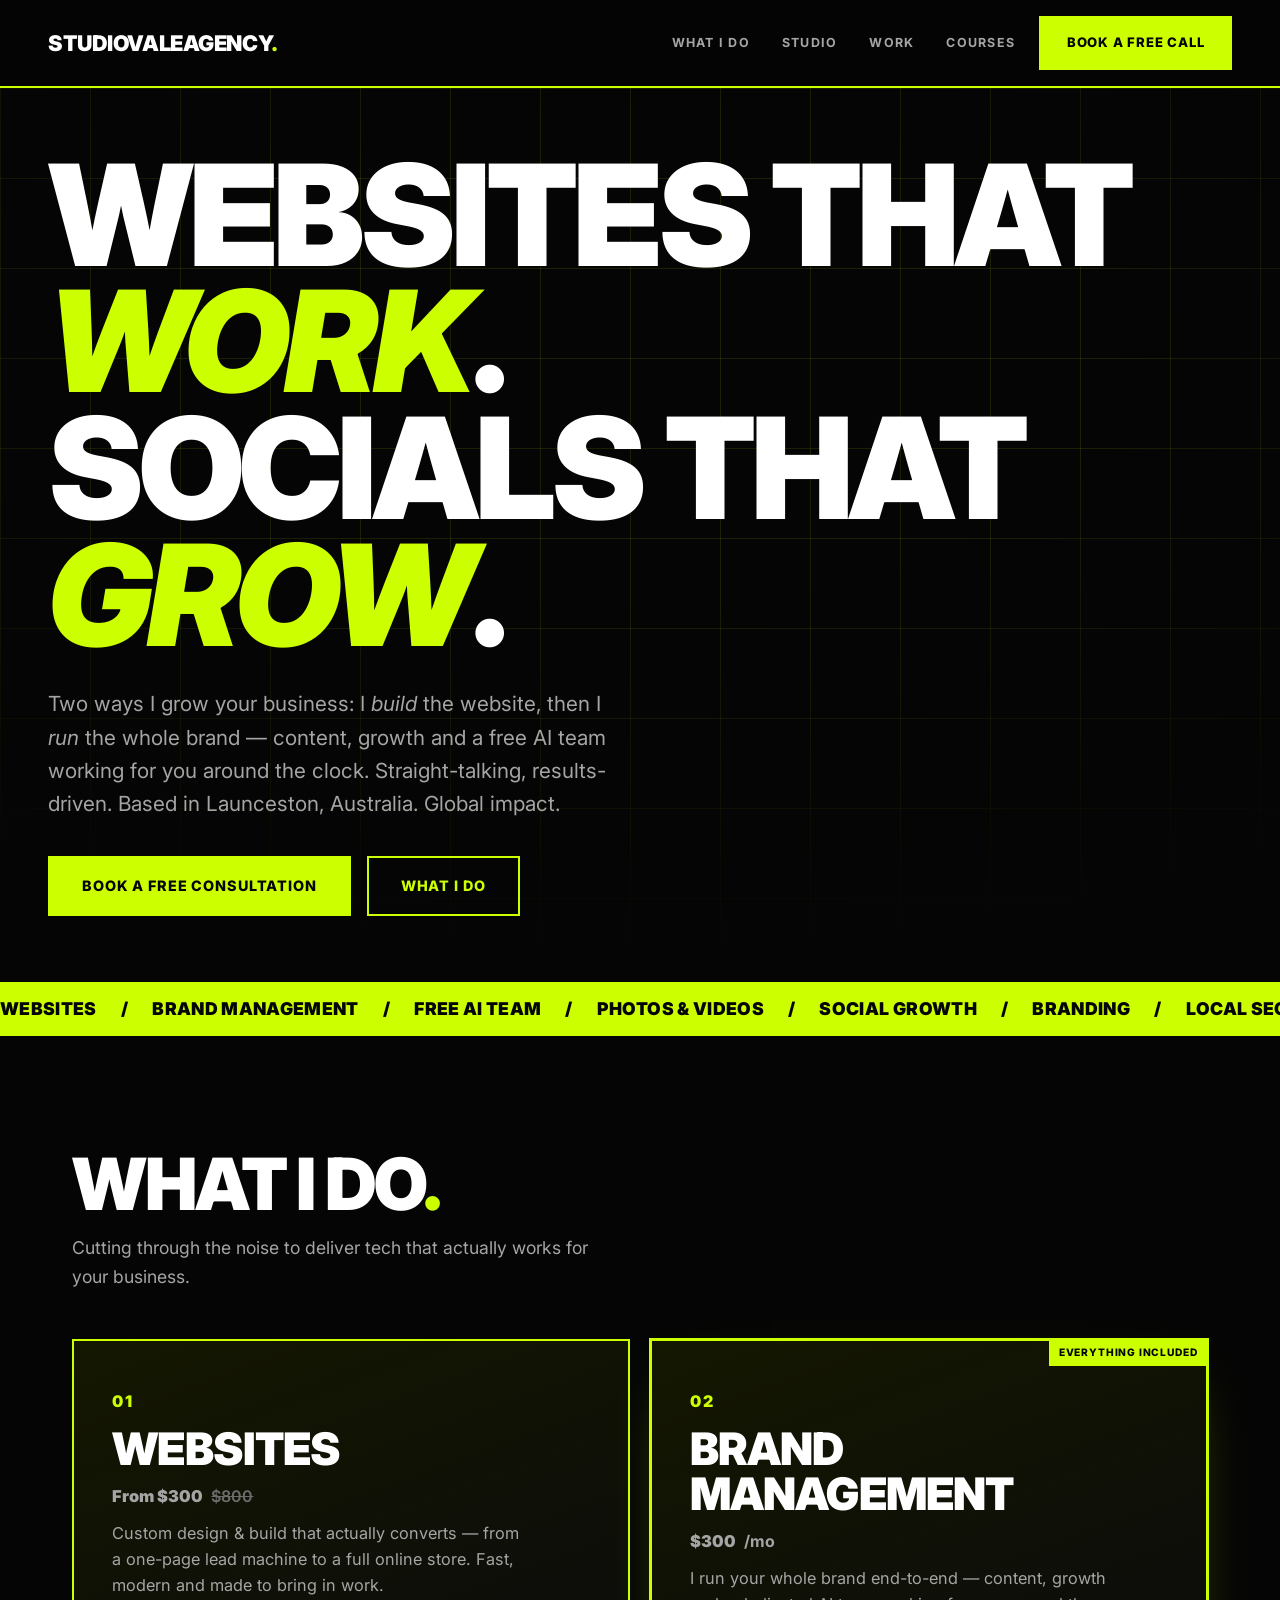
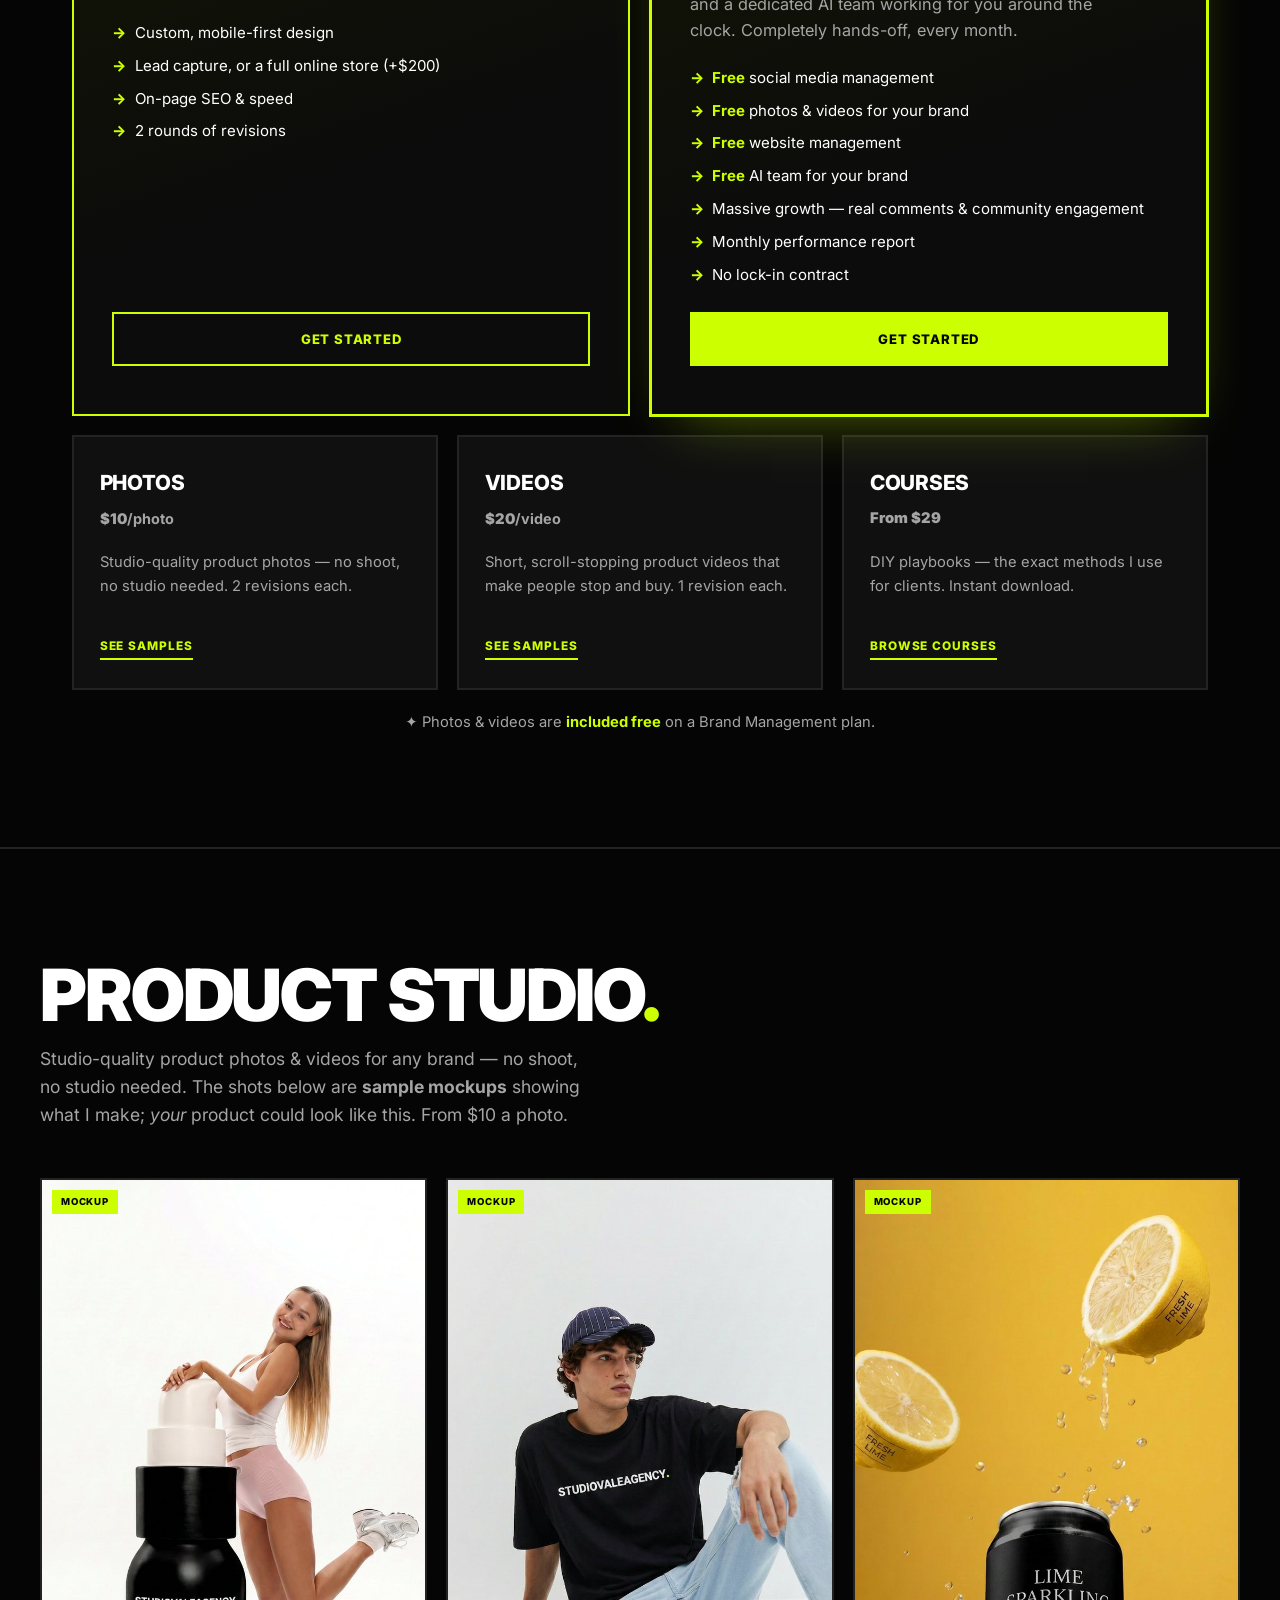
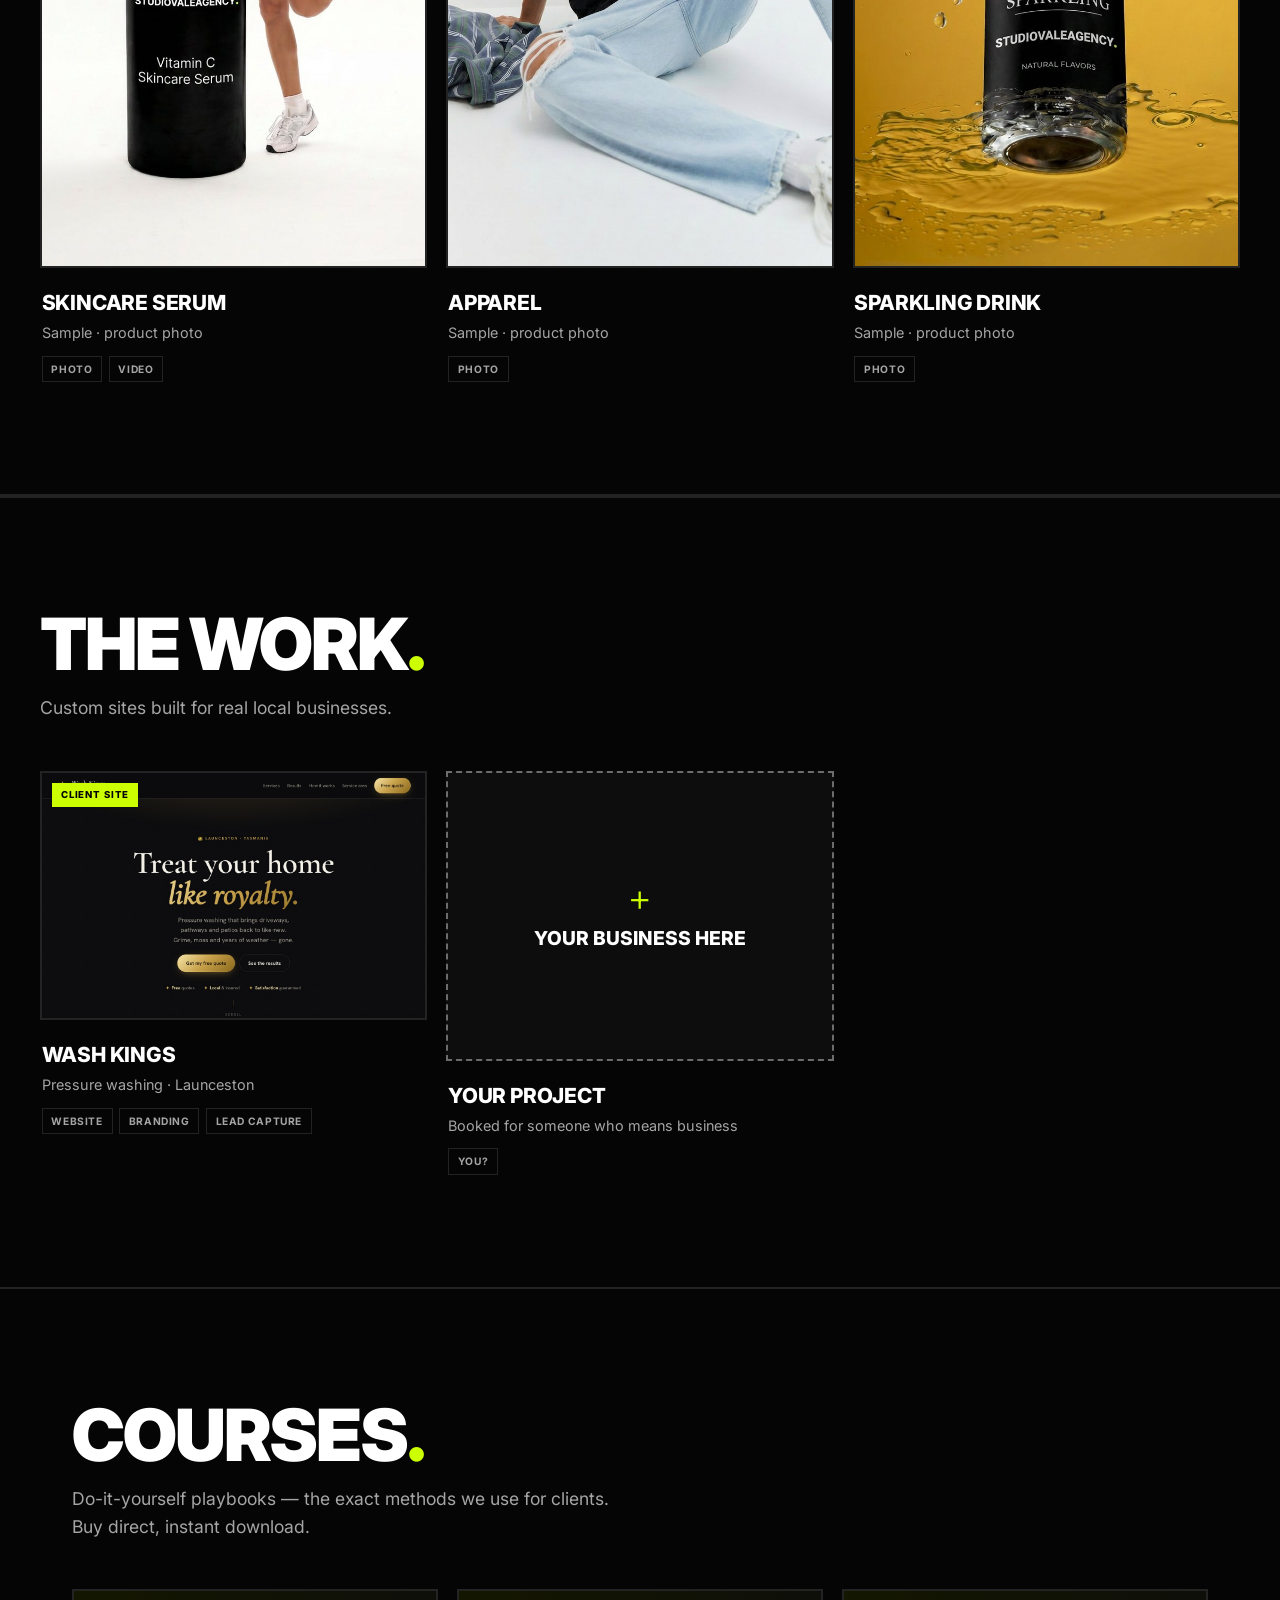
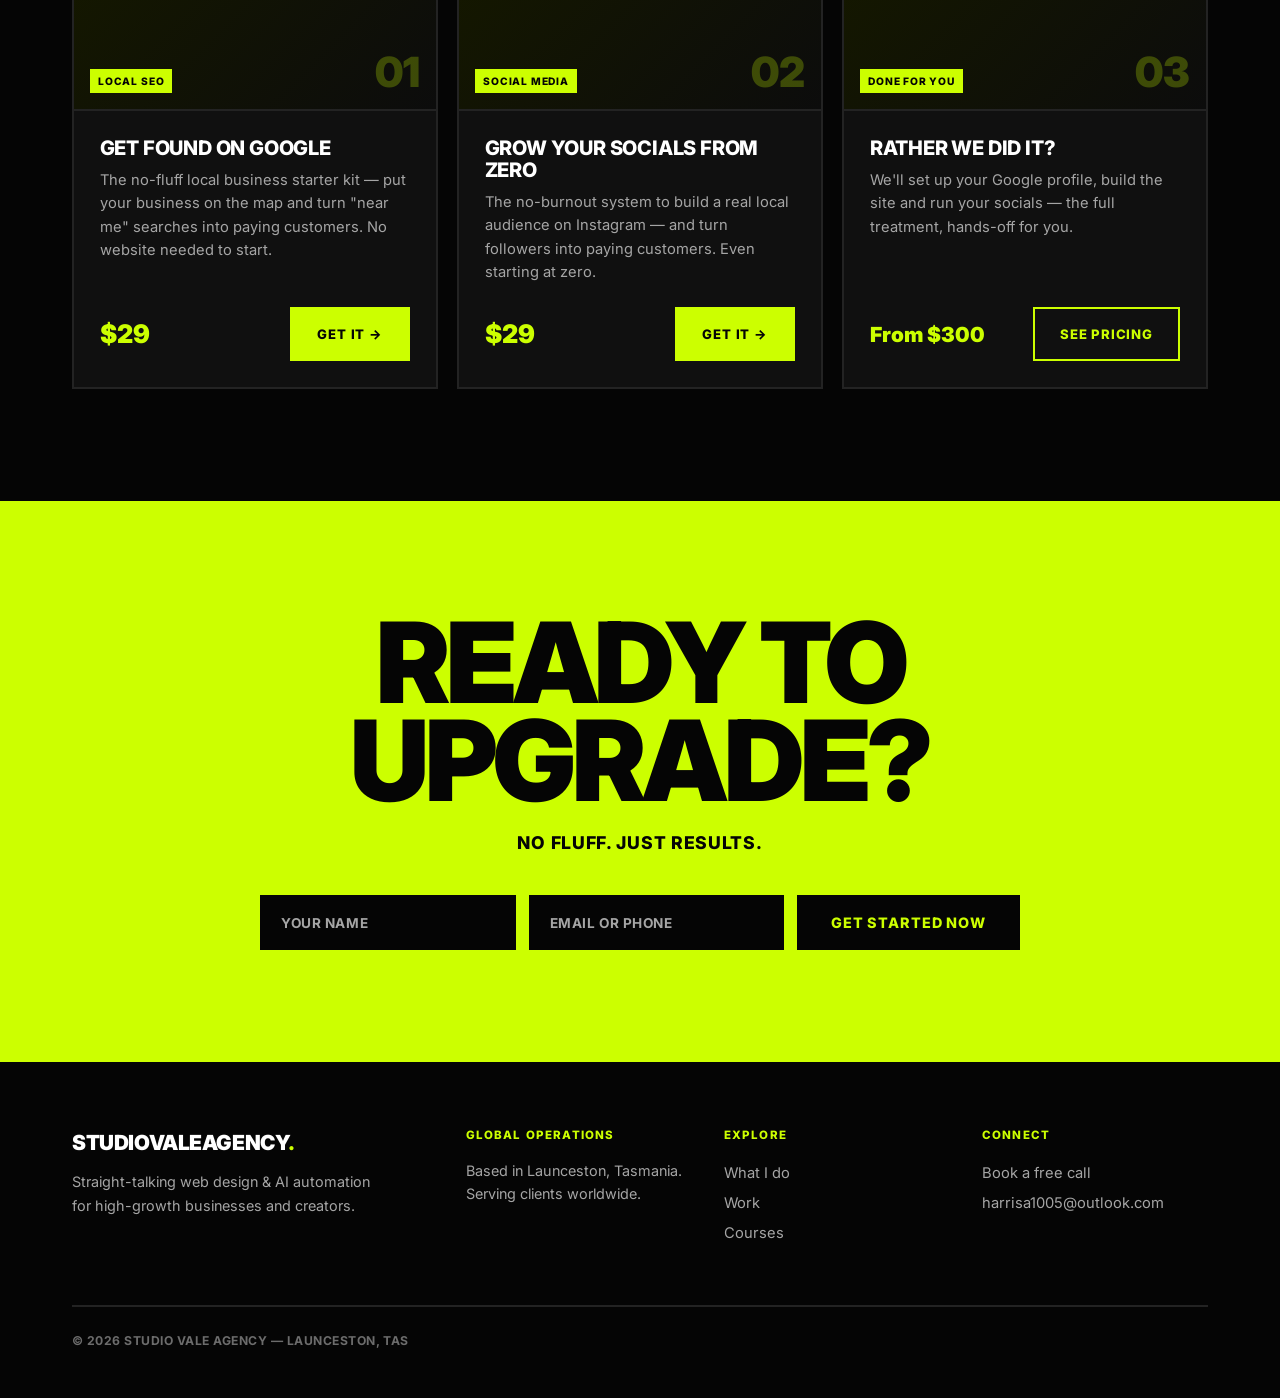
==== commit 258106fd: "Restructure homepage: integrated What I do + pricing, Brand Management flagship, uncropped mockups, " ====
--- a/index.html
+++ b/index.html
@@ -21,11 +21,10 @@
   <header class="hdr" id="top">
     <a class="wordmark" href="#top">STUDIOVALEAGENCY<span class="dot">.</span></a>
     <nav class="nav" aria-label="Primary">
-      <a href="#services">Services</a>
+      <a href="#services">What I do</a>
       <a href="#product-studio">Studio</a>
       <a href="#work">Work</a>
       <a href="#courses">Courses</a>
-      <a href="#pricing">Pricing</a>
     </nav>
     <a class="btn btn--lime hdr__cta" href="book.html">Book a free call</a>
     <button class="nav-toggle" aria-label="Open menu" aria-expanded="false"><span></span><span></span></button>
@@ -39,13 +38,13 @@
         Websites that <em>Work</em>.<br/>Socials that <em>Grow</em>.
       </h1>
       <p class="hero__lede reveal" data-d="1">
-        Websites, social media management and AI automation for small business
-        owners, influencers and creators. Straight-talking, results-driven —
-        based in Launceston, Australia. Global impact.
+        Two ways I grow your business: I <em>build</em> the website, then I <em>run</em>
+        the whole brand — content, growth and a free AI team working for you around the
+        clock. Straight-talking, results-driven. Based in Launceston, Australia. Global impact.
       </p>
       <div class="hero__actions reveal" data-d="2">
         <a class="btn btn--lime btn--lg" href="book.html">Book a free consultation</a>
-        <a class="btn btn--outline btn--lg" href="#services">View services</a>
+        <a class="btn btn--outline btn--lg" href="#services">What I do</a>
       </div>
     </div>
   </section>
@@ -54,10 +53,10 @@
   <div class="marquee" aria-hidden="true">
     <div class="marquee__track">
       <div class="marquee__group">
-        <span>Websites</span><b>/</b><span>AI Workflows</span><b>/</b><span>Social Media</span><b>/</b><span>Branding</span><b>/</b><span>Local SEO</span><b>/</b><span>Courses</span><b>/</b>
+        <span>Websites</span><b>/</b><span>Brand Management</span><b>/</b><span>Free AI Team</span><b>/</b><span>Photos &amp; Videos</span><b>/</b><span>Social Growth</span><b>/</b><span>Branding</span><b>/</b><span>Local SEO</span><b>/</b><span>Courses</span><b>/</b><span>Websites</span><b>/</b><span>Brand Management</span><b>/</b><span>Free AI Team</span><b>/</b><span>Photos &amp; Videos</span><b>/</b><span>Social Growth</span><b>/</b><span>Branding</span><b>/</b><span>Local SEO</span><b>/</b><span>Courses</span><b>/</b>
       </div>
       <div class="marquee__group">
-        <span>Websites</span><b>/</b><span>AI Workflows</span><b>/</b><span>Social Media</span><b>/</b><span>Branding</span><b>/</b><span>Local SEO</span><b>/</b><span>Courses</span><b>/</b>
+        <span>Websites</span><b>/</b><span>Brand Management</span><b>/</b><span>Free AI Team</span><b>/</b><span>Photos &amp; Videos</span><b>/</b><span>Social Growth</span><b>/</b><span>Branding</span><b>/</b><span>Local SEO</span><b>/</b><span>Courses</span><b>/</b><span>Websites</span><b>/</b><span>Brand Management</span><b>/</b><span>Free AI Team</span><b>/</b><span>Photos &amp; Videos</span><b>/</b><span>Social Growth</span><b>/</b><span>Branding</span><b>/</b><span>Local SEO</span><b>/</b><span>Courses</span><b>/</b>
       </div>
     </div>
   </div>
@@ -69,47 +68,62 @@
       <p class="section__sub">Cutting through the noise to deliver tech that actually works for your business.</p>
     </div>
 
-    <!-- Two centrepiece pillars -->
+    <!-- Two flagship pillars — build it, then run it (pricing baked in) -->
     <div class="pillars">
       <article class="pillar">
         <span class="pillar__no">01</span>
         <h3>Websites</h3>
+        <p class="pillar__price">From $300 <s>$800</s></p>
         <p>Custom design &amp; build that actually converts — from a one-page lead machine to a full online store. Fast, modern and made to bring in work.</p>
         <ul class="pillar__list">
           <li>Custom, mobile-first design</li>
-          <li>Lead capture &amp; online stores</li>
+          <li>Lead capture, or a full online store (+$200)</li>
           <li>On-page SEO &amp; speed</li>
+          <li>2 rounds of revisions</li>
         </ul>
-        <a class="learn" href="#pricing">See pricing</a>
-      </article>
-      <article class="pillar">
+        <a class="btn btn--outline btn--block" href="#contact">Get started</a>
+      </article>
+      <article class="pillar pillar--feature">
+        <span class="pillar__badge">Everything included</span>
         <span class="pillar__no">02</span>
-        <h3>Management</h3>
-        <p>We run your social media end-to-end — branded content, posting, engagement and growth. Completely hands-off for you, every month.</p>
+        <h3>Brand Management</h3>
+        <p class="pillar__price">$300<span class="per">/mo</span></p>
+        <p>I run your whole brand end-to-end — content, growth and a dedicated AI team working for you around the clock. Completely hands-off, every month.</p>
         <ul class="pillar__list">
-          <li>Branded graphics &amp; captions</li>
-          <li>Managed posting &amp; engagement</li>
-          <li>Monthly growth reporting</li>
+          <li><strong class="lime">Free</strong> social media management</li>
+          <li><strong class="lime">Free</strong> photos &amp; videos for your brand</li>
+          <li><strong class="lime">Free</strong> website management</li>
+          <li><strong class="lime">Free</strong> AI team for your brand</li>
+          <li>Massive growth — real comments &amp; community engagement</li>
+          <li>Monthly performance report</li>
+          <li>No lock-in contract</li>
         </ul>
-        <a class="learn" href="#pricing">See pricing</a>
-      </article>
-    </div>
-
-    <!-- Supporting services -->
-    <div class="svc">
-      <article class="svc__card">
-        <span class="svc__no">03</span>
-        <h3>AI Workflows</h3>
-        <p>Automate your grind with custom AI pipelines.</p>
-        <a class="learn" href="#contact">Learn more</a>
-      </article>
-      <article class="svc__card">
-        <span class="svc__no">04</span>
-        <h3>Agency Management</h3>
-        <p>Brand deals and growth for influencers.</p>
-        <a class="learn" href="#contact">Learn more</a>
-      </article>
-    </div>
+        <a class="btn btn--lime btn--block" href="#contact">Get started</a>
+      </article>
+    </div>
+
+    <!-- À la carte: photos, videos, courses -->
+    <div class="tiers">
+      <article class="tier">
+        <h3>Photos</h3>
+        <p class="tier__price">$10<small>/photo</small></p>
+        <p>Studio-quality product photos — no shoot, no studio needed. 2 revisions each.</p>
+        <a class="learn" href="#product-studio">See samples</a>
+      </article>
+      <article class="tier">
+        <h3>Videos</h3>
+        <p class="tier__price">$20<small>/video</small></p>
+        <p>Short, scroll-stopping product videos that make people stop and buy. 1 revision each.</p>
+        <a class="learn" href="#product-studio">See samples</a>
+      </article>
+      <article class="tier">
+        <h3>Courses</h3>
+        <p class="tier__price">From $29</p>
+        <p>DIY playbooks — the exact methods I use for clients. Instant download.</p>
+        <a class="learn" href="#courses">Browse courses</a>
+      </article>
+    </div>
+    <p class="addons__note">✦ Photos &amp; videos are <strong>included free</strong> on a Brand Management plan.</p>
   </section>
 
   <!-- ───────────────────────── Work ───────────────────────── -->
@@ -121,7 +135,7 @@
     </div>
     <div class="work">
       <article class="proj">
-        <a class="proj__thumb proj__thumb--photo" href="#pricing">
+        <a class="proj__thumb proj__thumb--photo" href="#services">
           <span class="proj__badge">Mockup</span>
           <img src="mockups/serum-mockup.jpg" alt="Sample product photo — skincare serum" loading="lazy" />
           <span class="proj__live">$10/photo →</span>
@@ -134,7 +148,7 @@
       </article>
 
       <article class="proj">
-        <a class="proj__thumb proj__thumb--photo" href="#pricing">
+        <a class="proj__thumb proj__thumb--photo" href="#services">
           <span class="proj__badge">Mockup</span>
           <img src="mockups/apparel-mockup.jpg" alt="Sample product photo — branded apparel" loading="lazy" style="object-position:center 30%" />
           <span class="proj__live">$10/photo →</span>
@@ -147,7 +161,7 @@
       </article>
 
       <article class="proj">
-        <a class="proj__thumb proj__thumb--photo" href="#pricing">
+        <a class="proj__thumb proj__thumb--photo" href="#services">
           <span class="proj__badge">Mockup</span>
           <img src="mockups/drink-mockup.jpg" alt="Sample product photo — sparkling drink can" loading="lazy" style="object-position:center 46%" />
           <span class="proj__live">$10/photo →</span>
@@ -170,12 +184,10 @@
 
     <div class="work">
       <article class="proj">
-        <a class="proj__thumb proj__thumb--wk" href="https://tink1005.github.io/wash-kings/" target="_blank" rel="noopener">
-          <span class="wk__crown">♛</span>
-          <span class="wk__name">Wash Kings</span>
-          <span class="wk__sub">Exterior Cleaning</span>
-          <span class="proj__live">View live ↗</span>
-        </a>
+        <div class="proj__thumb proj__thumb--photo proj__thumb--shot">
+          <span class="proj__badge">Client site</span>
+          <img src="mockups/wash-kings-live.jpg" alt="Wash Kings — pressure washing website designed and built by Studio Vale Agency" loading="lazy" />
+        </div>
         <div class="proj__meta">
           <h3>Wash Kings</h3>
           <p>Pressure washing · Launceston</p>
@@ -245,78 +257,11 @@
           <p>We'll set up your Google profile, build the site and run your socials — the full treatment, hands-off for you.</p>
           <div class="course__foot">
             <span class="course__price" style="font-size:1.3rem">From $300</span>
-            <a class="btn btn--outline" href="#pricing">See pricing</a>
+            <a class="btn btn--outline" href="#services">See pricing</a>
           </div>
         </div>
       </article>
     </div>
-  </section>
-
-  <!-- ───────────────────────── Pricing ───────────────────────── -->
-  <section class="section" id="pricing">
-    <div class="section__head">
-      <h2 class="section__title">Pricing<span class="lime">.</span></h2>
-      <p class="section__sub">No fluff. Clear rates. 50% deposit to begin, balance on delivery.</p>
-    </div>
-
-    <div class="price">
-      <article class="price__card">
-        <h3>Simple Site</h3>
-        <p class="price__amt">$300<s>$800</s></p>
-        <p class="price__for">Local trades &amp; services</p>
-        <ul>
-          <li>Up to 3 pages (Home · About · Contact)</li>
-          <li>Custom design to your brand</li>
-          <li>Mobile-responsive</li>
-          <li>Basic on-page SEO</li>
-          <li>2 rounds of revisions</li>
-        </ul>
-        <a class="btn btn--outline btn--block" href="#contact">Get started</a>
-      </article>
-
-      <article class="price__card price__card--feature">
-        <span class="price__badge">Most popular</span>
-        <h3>Website + Store</h3>
-        <p class="price__amt">$500<s>$1,500</s></p>
-        <p class="price__for">Sell &amp; take bookings online</p>
-        <ul>
-          <li>Custom site + e-commerce store</li>
-          <li>Product pages, cart &amp; checkout</li>
-          <li>Mobile-responsive</li>
-          <li>Contact page &amp; on-page SEO</li>
-          <li>2 rounds of revisions</li>
-        </ul>
-        <a class="btn btn--lime btn--block" href="#contact">Get started</a>
-      </article>
-
-      <article class="price__card">
-        <h3>Social Management</h3>
-        <p class="price__amt">$300<span class="per">/mo</span><s>$800</s></p>
-        <p class="price__for">We run your socials end-to-end</p>
-        <ul>
-          <li><strong class="lime">Product photos &amp; videos — included ✦</strong></li>
-          <li>Branded graphics &amp; captions</li>
-          <li>Managed posting schedule</li>
-          <li>Comments &amp; community engagement</li>
-          <li>Monthly performance report</li>
-          <li>No lock-in — cancel anytime</li>
-        </ul>
-        <a class="btn btn--outline btn--block" href="#contact">Get started</a>
-      </article>
-    </div>
-
-    <!-- Add-ons -->
-    <div class="addons">
-      <div class="addon">
-        <div><h4>Product Photos</h4><p>Scroll-stopping, studio-quality product shots for your store &amp; socials. 2 revisions each.</p></div>
-        <span class="addon__price">$10<small>/photo</small></span>
-      </div>
-      <div class="addon">
-        <div><h4>Product Videos</h4><p>Short, professional product videos that make people stop and buy. 1 revision each.</p></div>
-        <span class="addon__price">$20<small>/video</small></span>
-      </div>
-    </div>
-    <p class="addons__note">✦ Both <strong>included free</strong> with a monthly Management plan. See samples in <a href="#product-studio" style="color:var(--lime)">the product studio</a>.</p>
   </section>
 
   <!-- ───────────────────────── CTA block ───────────────────────── -->
@@ -342,8 +287,10 @@
       <p>Based in Launceston, Tasmania.<br/>Serving clients worldwide.</p>
     </div>
     <div class="footer__col">
-      <h4>Work</h4>
-      <a href="https://tink1005.github.io/wash-kings/" target="_blank" rel="noopener">Wash Kings ↗</a>
+      <h4>Explore</h4>
+      <a href="#services">What I do</a>
+      <a href="#work">Work</a>
+      <a href="#courses">Courses</a>
     </div>
     <div class="footer__col">
       <h4>Connect</h4>
--- a/styles.css
+++ b/styles.css
@@ -137,7 +137,28 @@
 .pillar__list { list-style: none; display: grid; gap: .55rem; margin: 1.4rem 0 1.6rem; }
 .pillar__list li { font-size: .94rem; color: var(--white); padding-left: 1.4rem; position: relative; }
 .pillar__list li::before { content: "→"; position: absolute; left: 0; color: var(--lime); font-weight: 800; }
-.pillar .learn { margin-top: auto; }
+.pillar .learn, .pillar .btn { margin-top: auto; }
+.pillar__price { font-weight: 900; font-size: clamp(1.8rem, 3vw, 2.4rem); line-height: 1; color: var(--lime); margin: .2rem 0 1rem; display: flex; align-items: baseline; gap: .5rem; flex-wrap: wrap; }
+.pillar__price .per { font-size: 1rem; color: var(--grey); font-weight: 700; }
+.pillar__price s { font-size: 1rem; color: var(--grey-2); font-weight: 600; }
+/* Flagship pillar (Brand Management) */
+.pillar--feature { box-shadow: 0 0 0 1px var(--lime), 0 24px 60px -30px rgba(204,255,0,.45); }
+.pillar__badge {
+  position: absolute; top: -1px; right: -1px; background: var(--lime); color: var(--black);
+  font-weight: 800; font-size: .64rem; letter-spacing: .08em; text-transform: uppercase; padding: .3rem .6rem;
+}
+
+/* À la carte: photos · videos · courses */
+.tiers { display: grid; grid-template-columns: repeat(3, 1fr); gap: 1.2rem; margin-top: 1.2rem; }
+.tier {
+  background: var(--card); border: 2px solid var(--line); padding: 1.8rem 1.6rem;
+  display: flex; flex-direction: column; transition: border-color .25s, transform .25s var(--ease);
+}
+.tier:hover { border-color: var(--lime); transform: translateY(-4px); }
+.tier h3 { font-weight: 800; text-transform: uppercase; font-size: 1.3rem; letter-spacing: -0.01em; }
+.tier__price { font-weight: 900; font-size: 1.9rem; color: var(--lime); margin: .5rem 0 .6rem; }
+.tier__price small { font-size: .9rem; color: var(--grey); font-weight: 700; }
+.tier > p { color: var(--grey); font-size: .92rem; flex: 1; margin-bottom: 1.2rem; }
 
 /* Supporting services row */
 .svc { display: grid; grid-template-columns: repeat(2, 1fr); gap: 1.2rem; }
@@ -184,9 +205,10 @@
 .sentri__sub { font-size: .54rem; letter-spacing: .22em; text-transform: uppercase; color: #9a9a9a; margin-top: .35rem; }
 /* CTA */
 .proj__thumb--cta { background: var(--black-2); border-style: dashed; border-color: var(--grey-2); }
-/* Product photo work card — image fills the thumb like the others */
-.proj__thumb--photo { background: #0a0a0a; padding: 0; }
-.proj__thumb--photo img { width: 100%; height: 100%; object-fit: cover; object-position: center 42%; }
+/* Photo / screenshot cards — show the FULL image, never cropped */
+.proj__thumb--photo { background: #0a0a0a; padding: 0; aspect-ratio: auto; height: auto; display: block; overflow: visible; }
+.proj__thumb--photo img { display: block; width: 100%; height: auto; object-fit: contain; }
+.proj__thumb--shot { border-color: var(--line); }
 .proj__badge { position: absolute; top: 10px; left: 10px; z-index: 2; background: var(--lime); color: var(--black); font-weight: 800; font-size: .6rem; letter-spacing: .09em; text-transform: uppercase; padding: .28rem .55rem; }
 .cta__plus { font-size: 2.4rem; font-weight: 300; color: var(--lime); line-height: 1; }
 .cta__txt { font-weight: 800; text-transform: uppercase; font-size: 1.2rem; margin-top: .4rem; color: var(--white); }
@@ -310,5 +332,5 @@
   .footer { grid-template-columns: 1fr 1fr; }
 }
 @media (max-width: 540px) {
-  .svc, .work, .courses, .footer { grid-template-columns: 1fr; }
-}
+  .svc, .work, .courses, .footer, .tiers { grid-template-columns: 1fr; }
+}
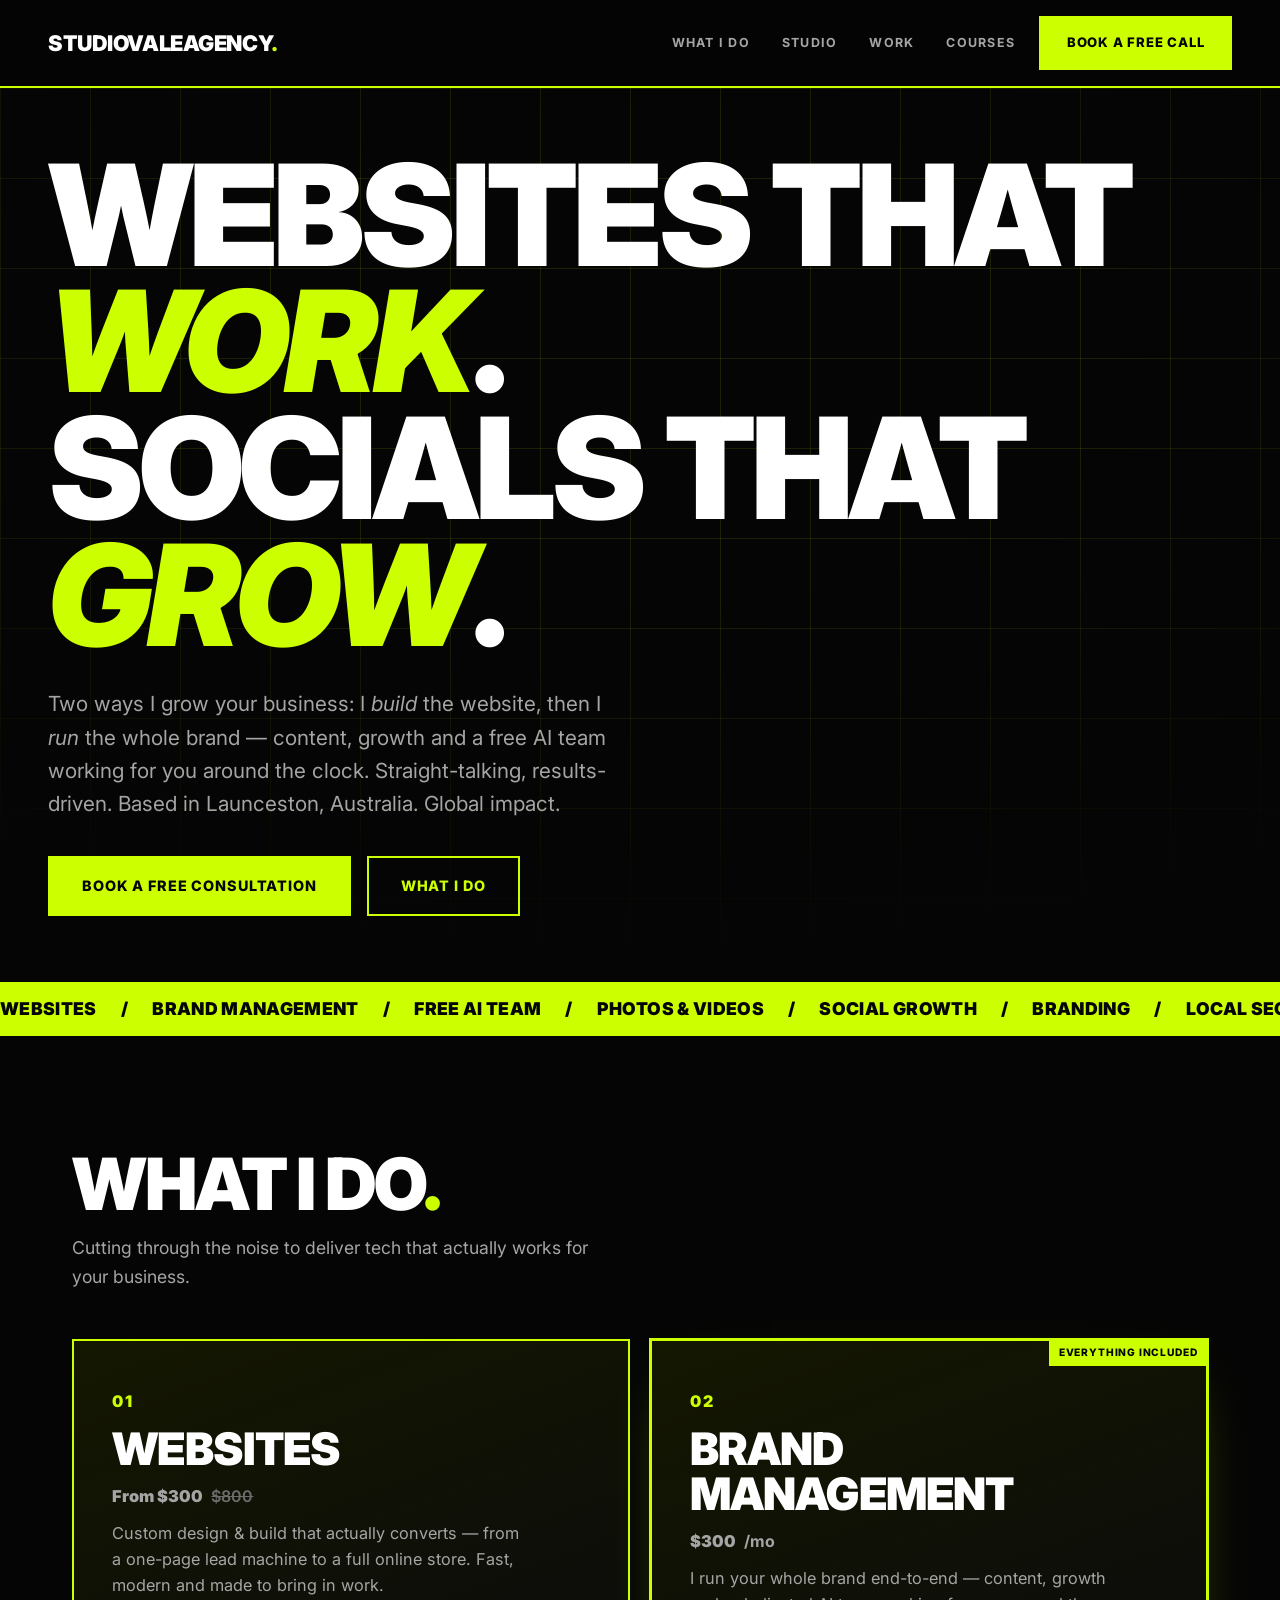
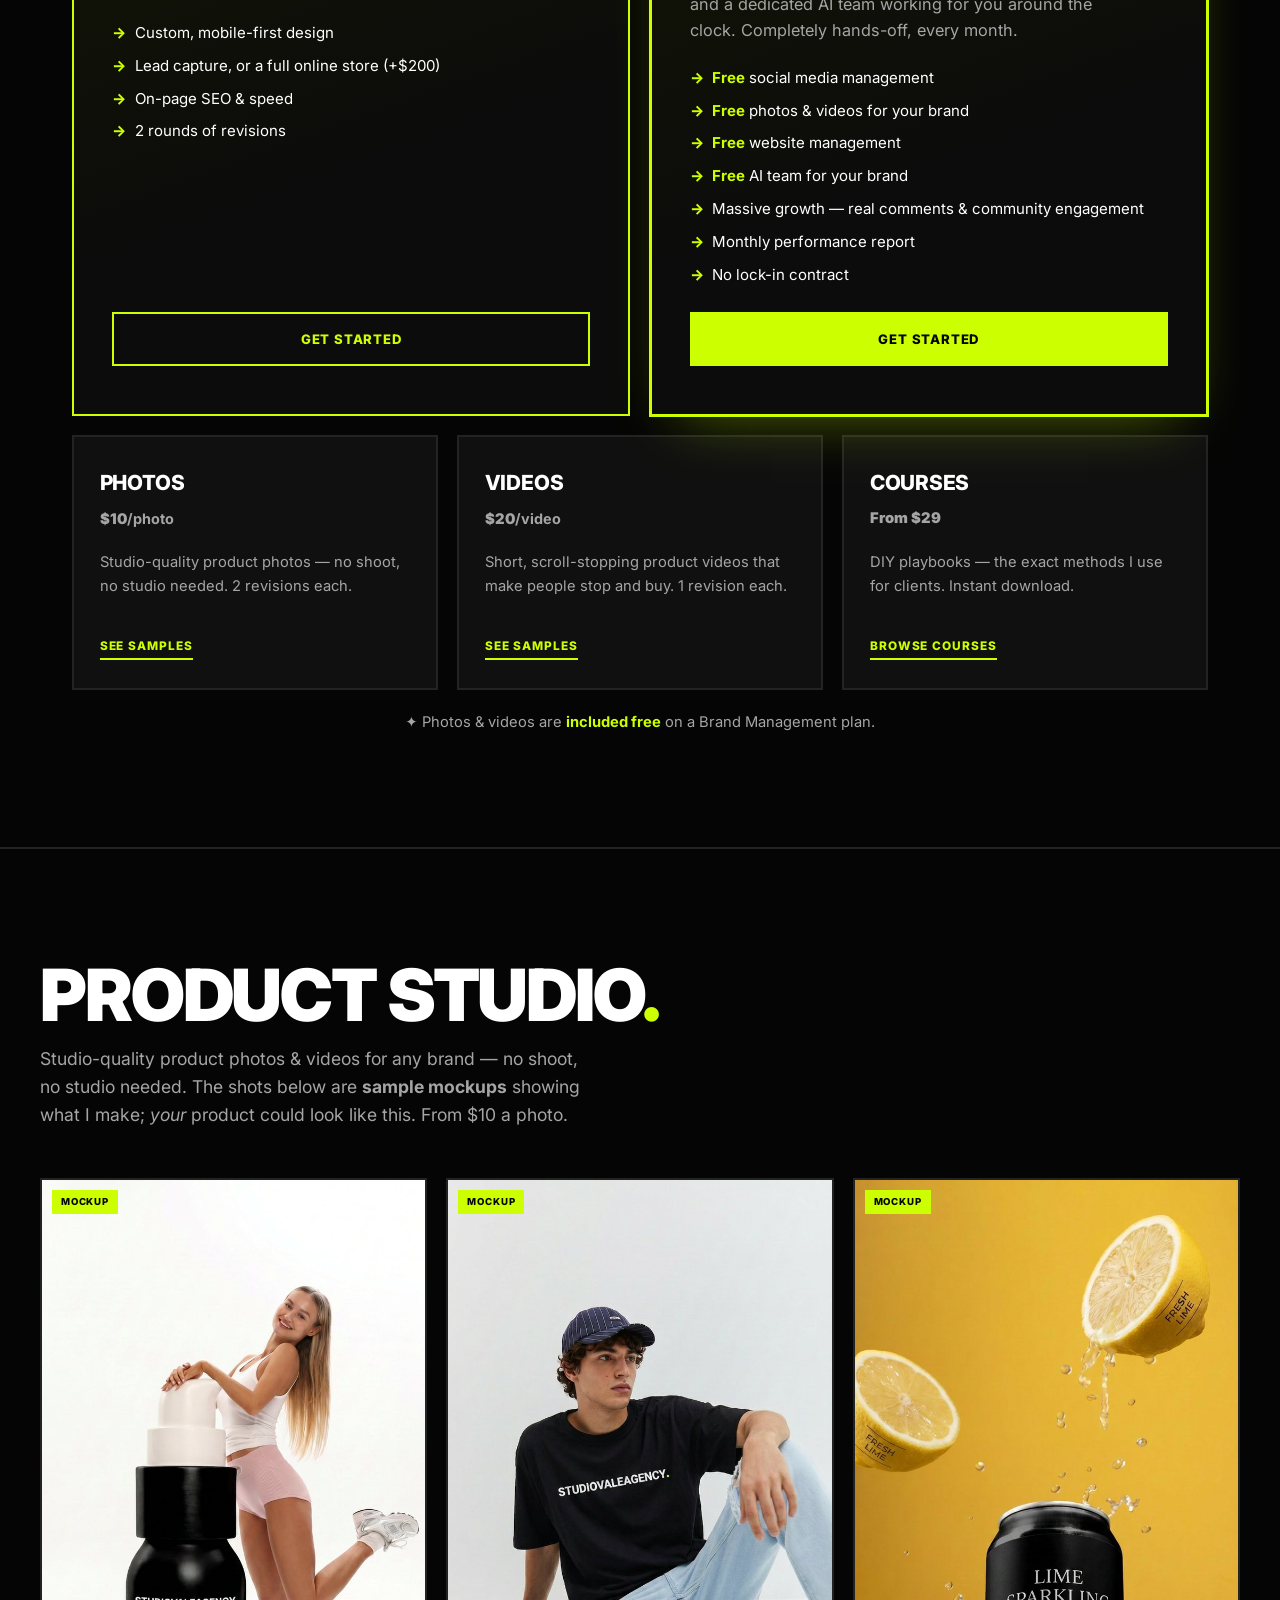
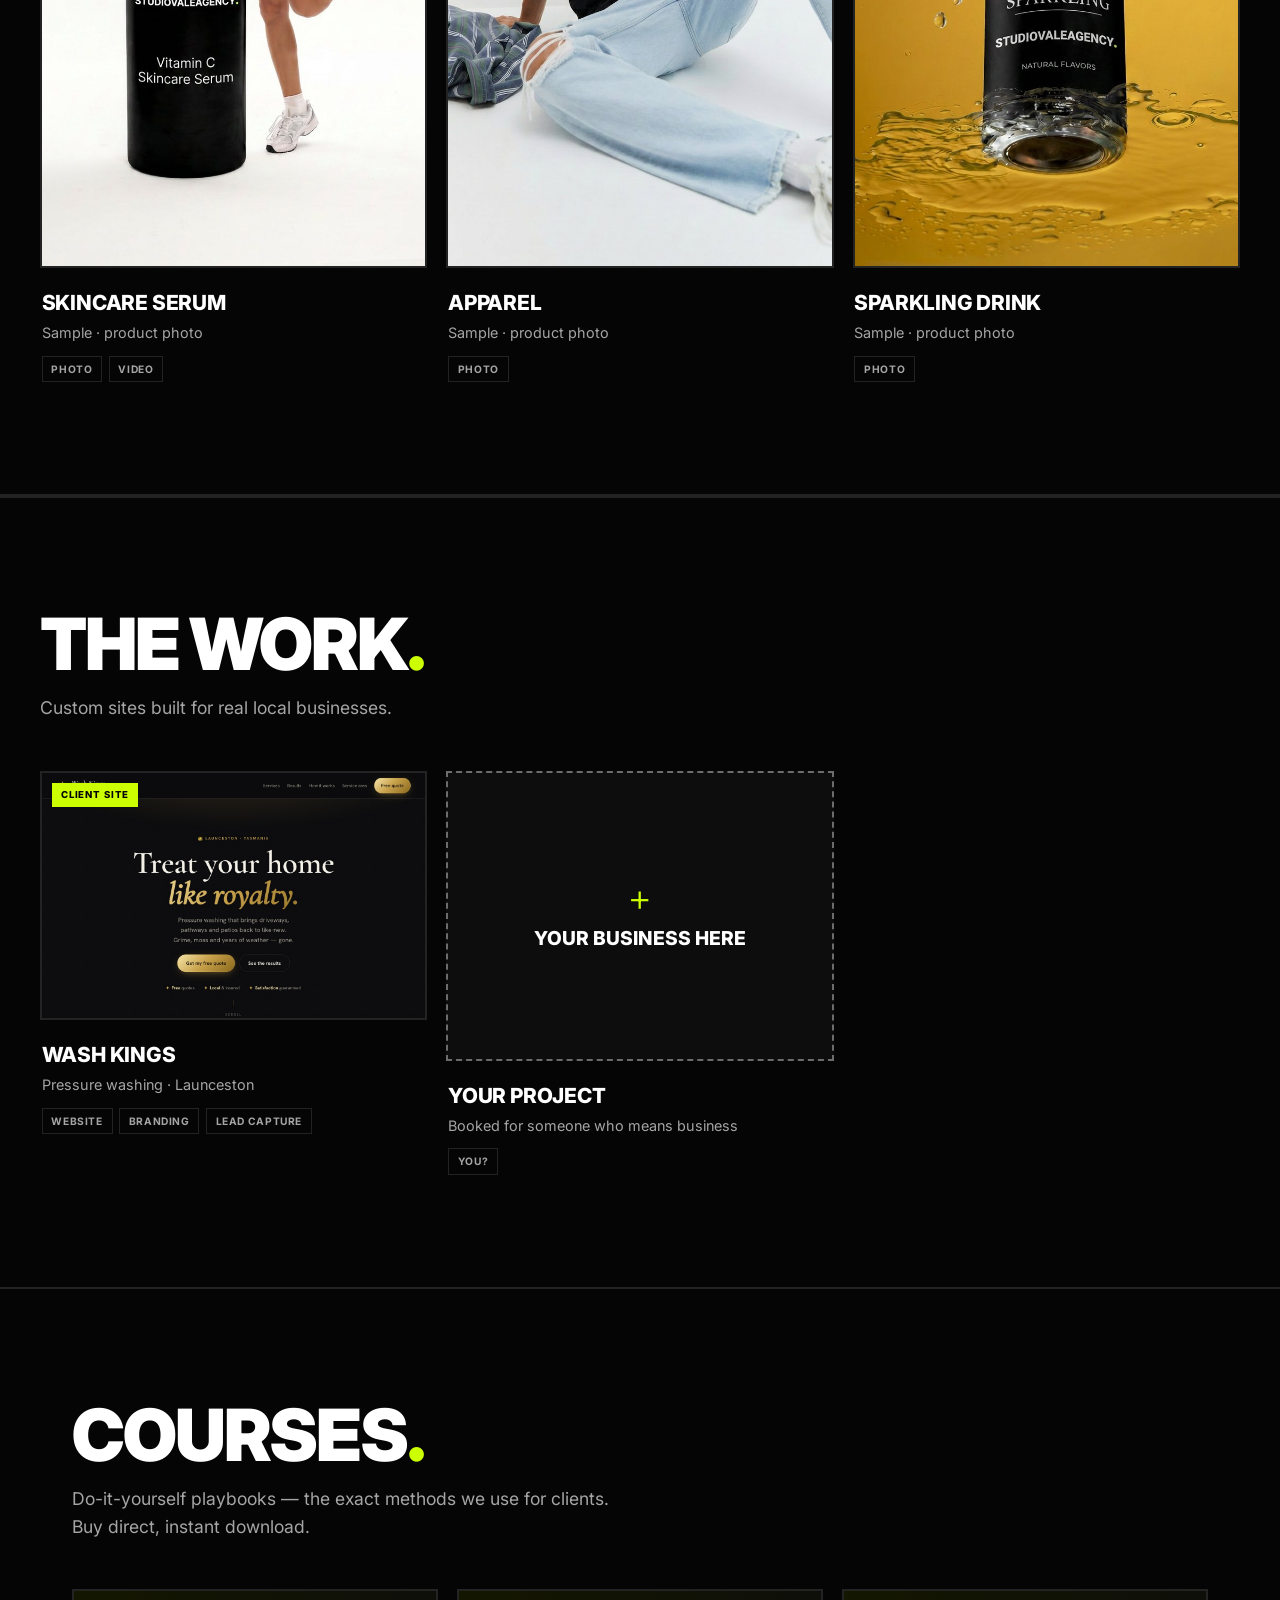
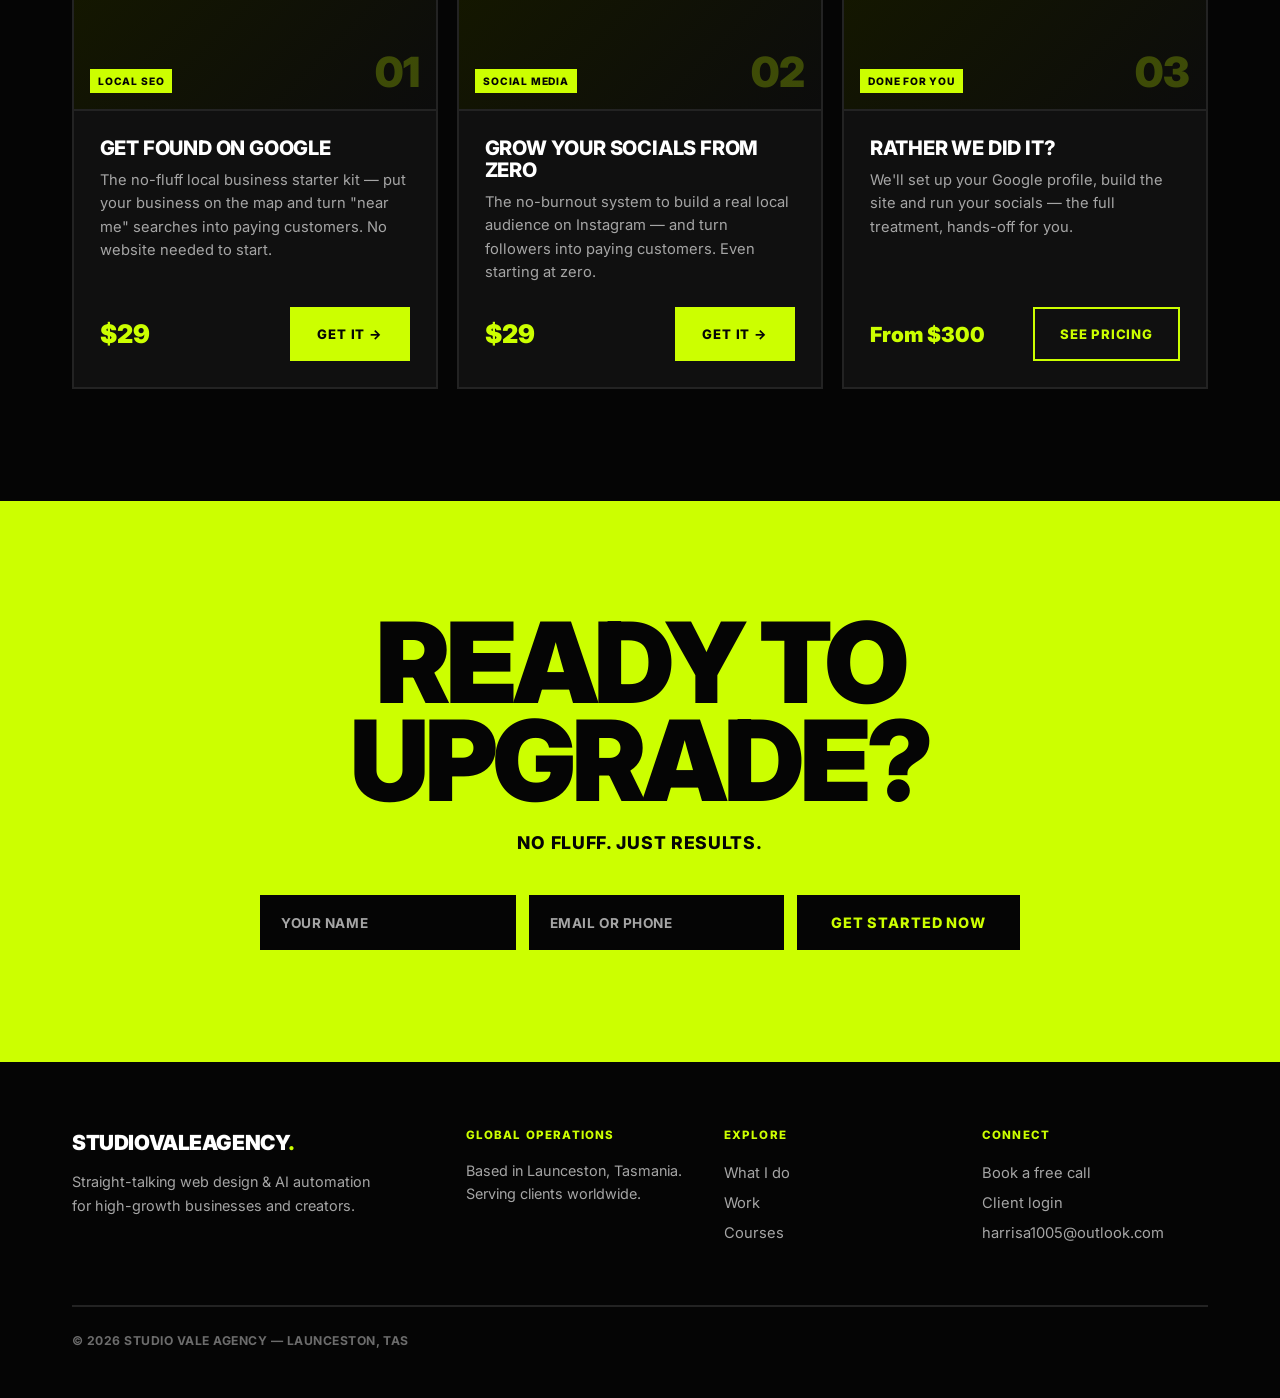
==== commit a06375ee: "Add client portal + consolidate Wash Kings into repo (unlisted) - clients.html: password login (SHA-" ====
--- a/index.html
+++ b/index.html
@@ -295,6 +295,7 @@
     <div class="footer__col">
       <h4>Connect</h4>
       <a href="book.html">Book a free call</a>
+      <a href="clients.html">Client login</a>
       <a href="mailto:harrisa1005@outlook.com">harrisa1005@outlook.com</a>
     </div>
     <p class="footer__legal">© <span id="year"></span> Studio Vale Agency — Launceston, TAS</p>
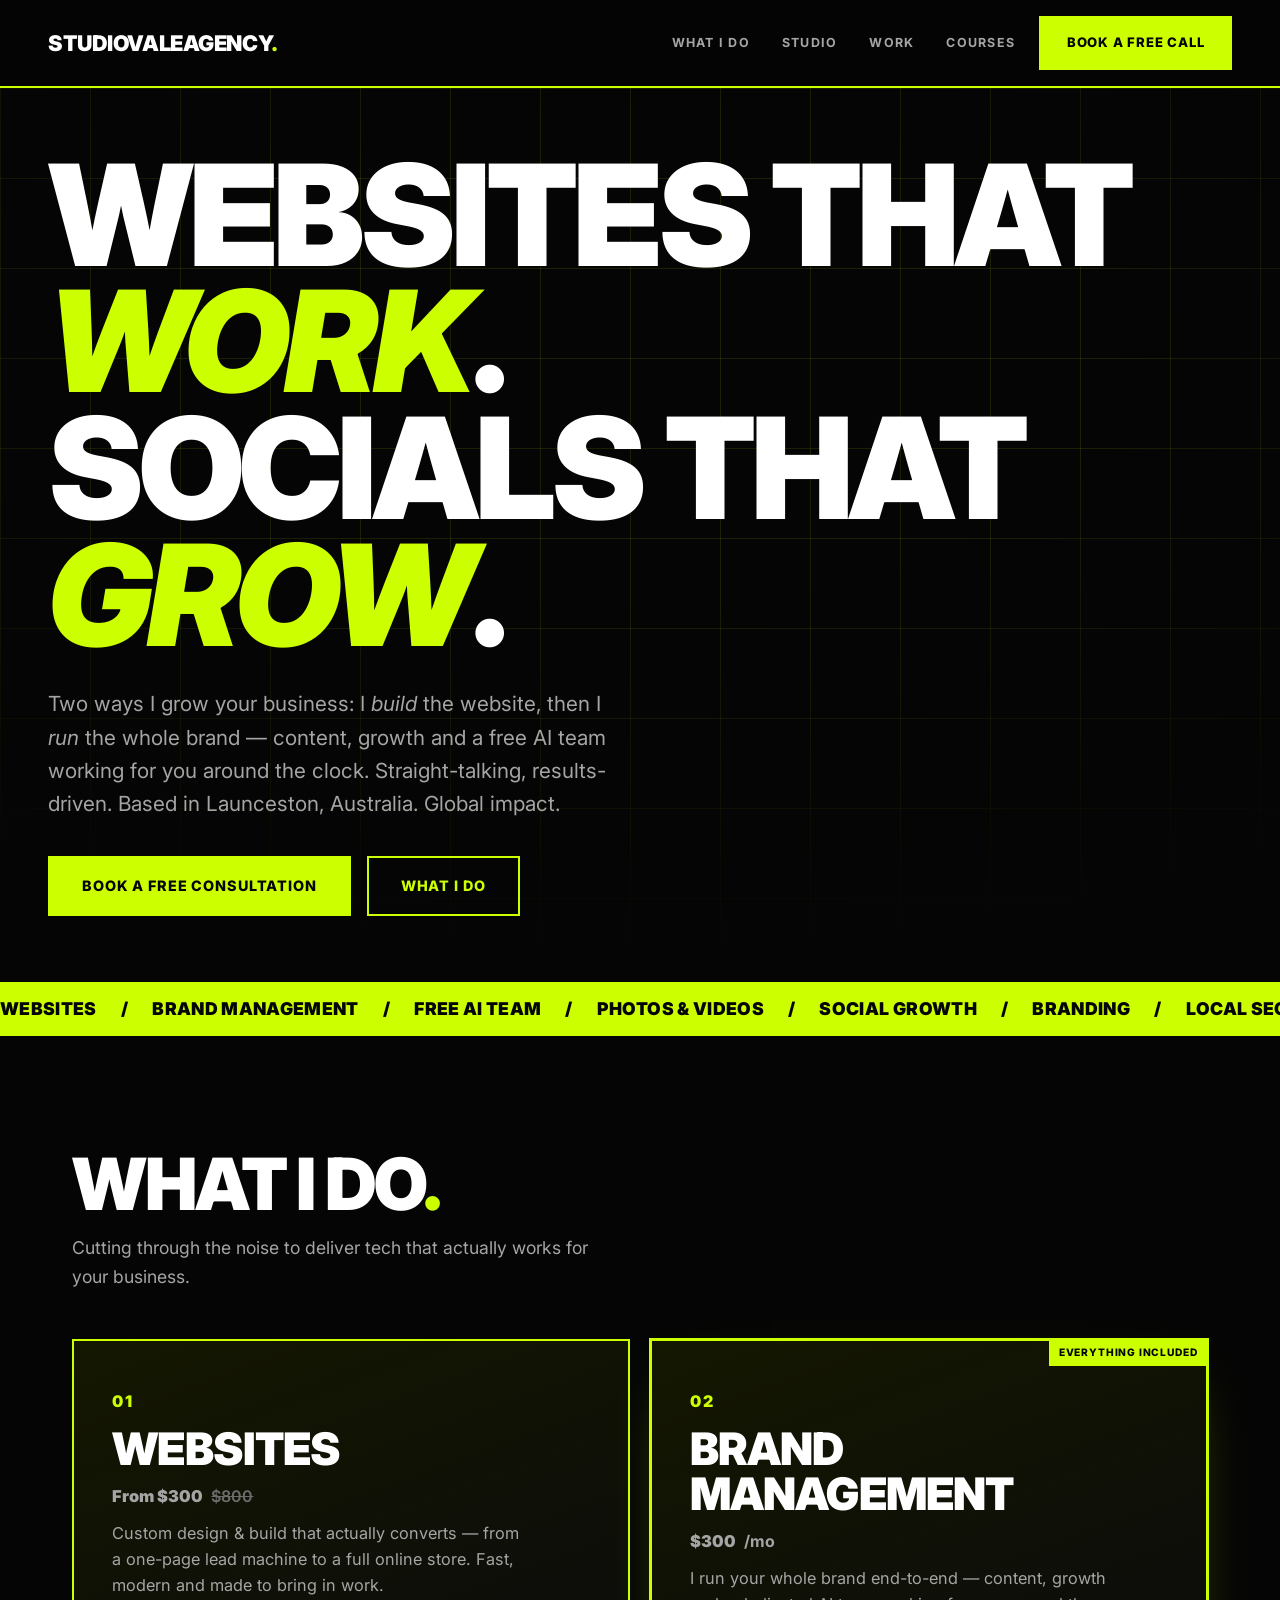
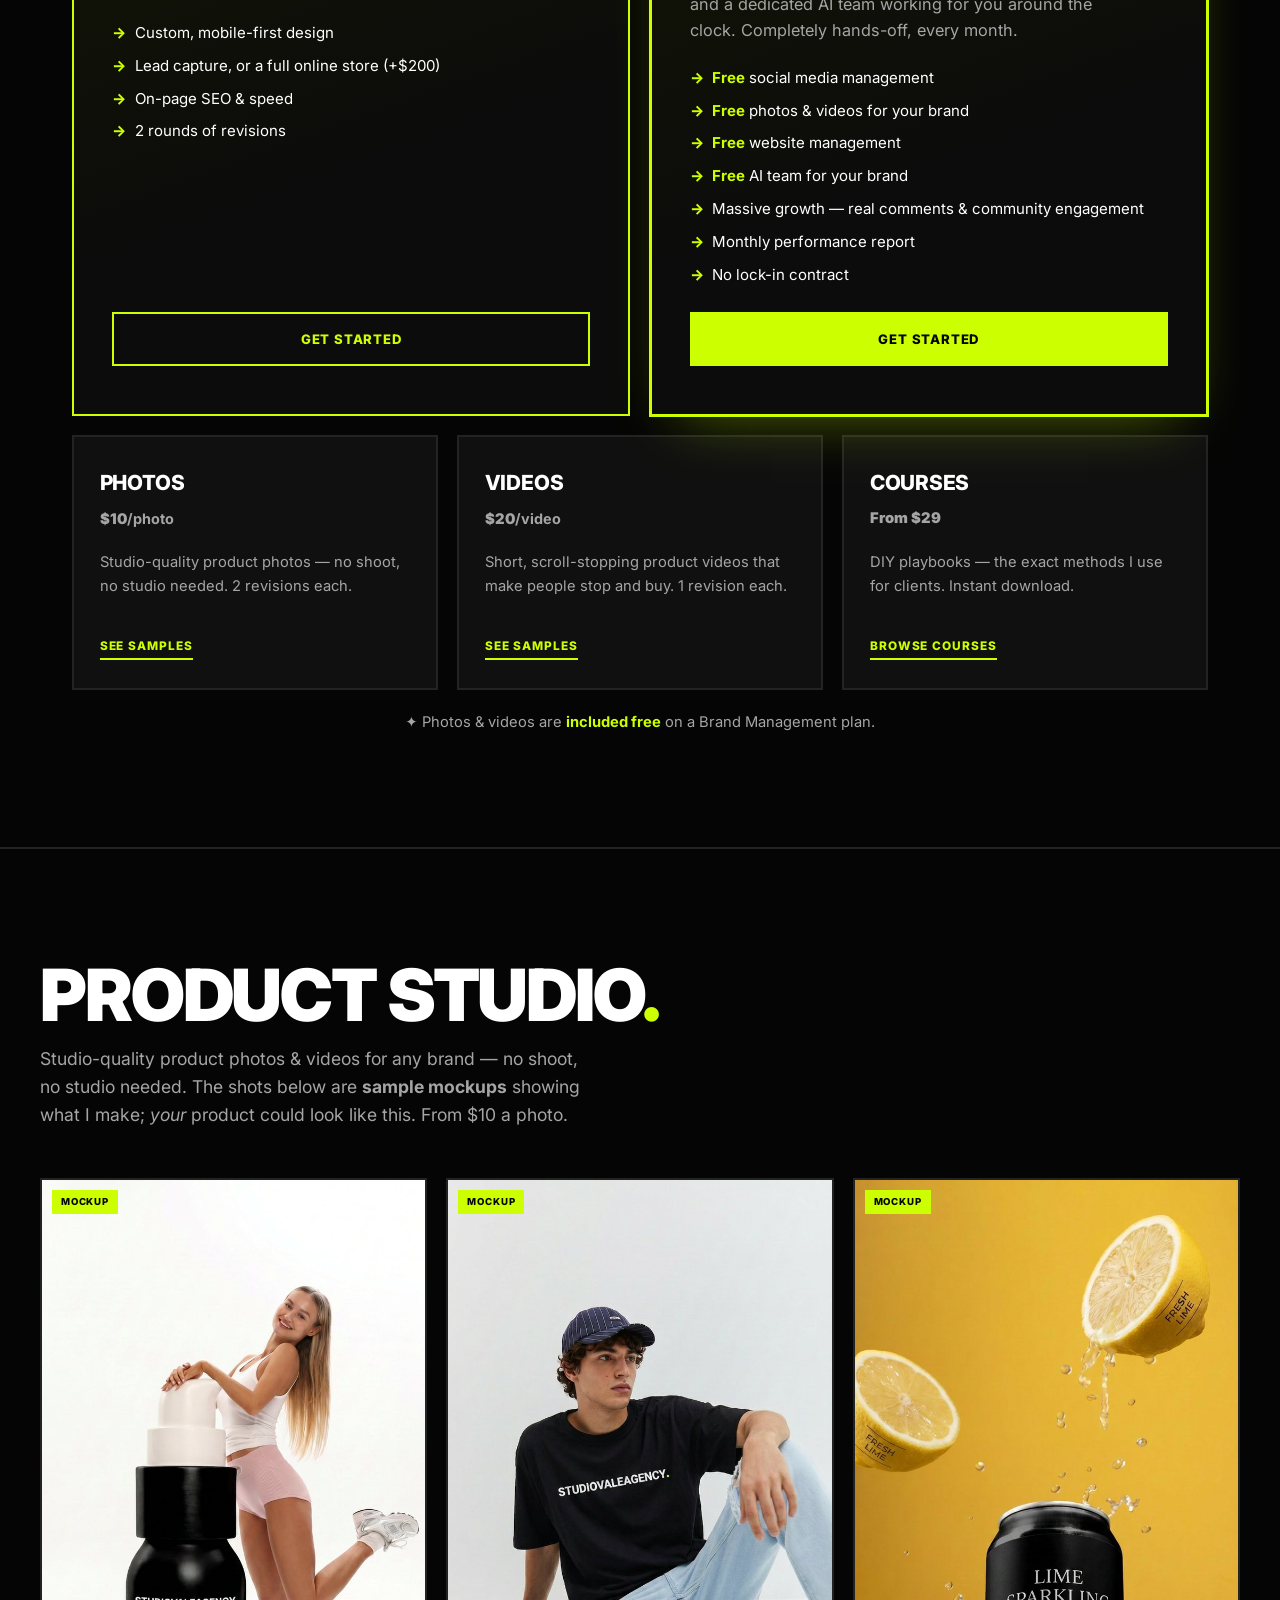
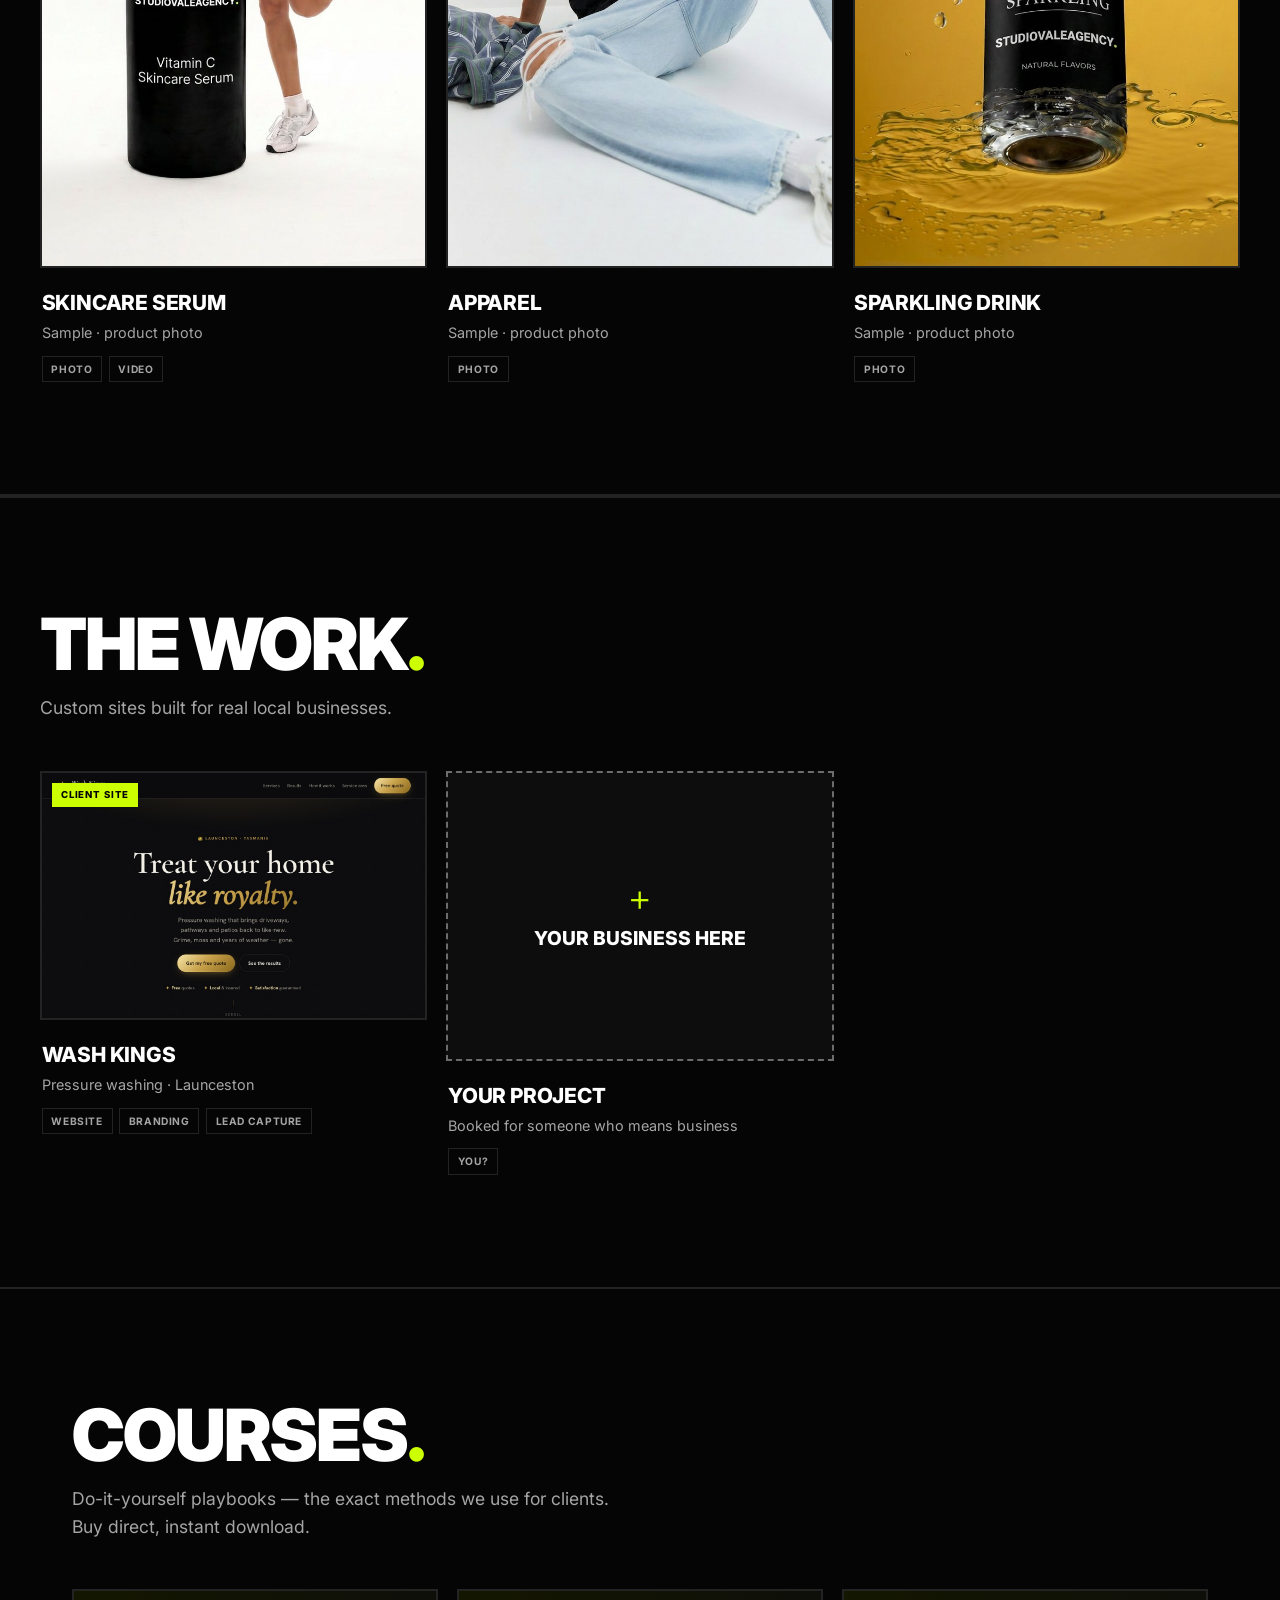
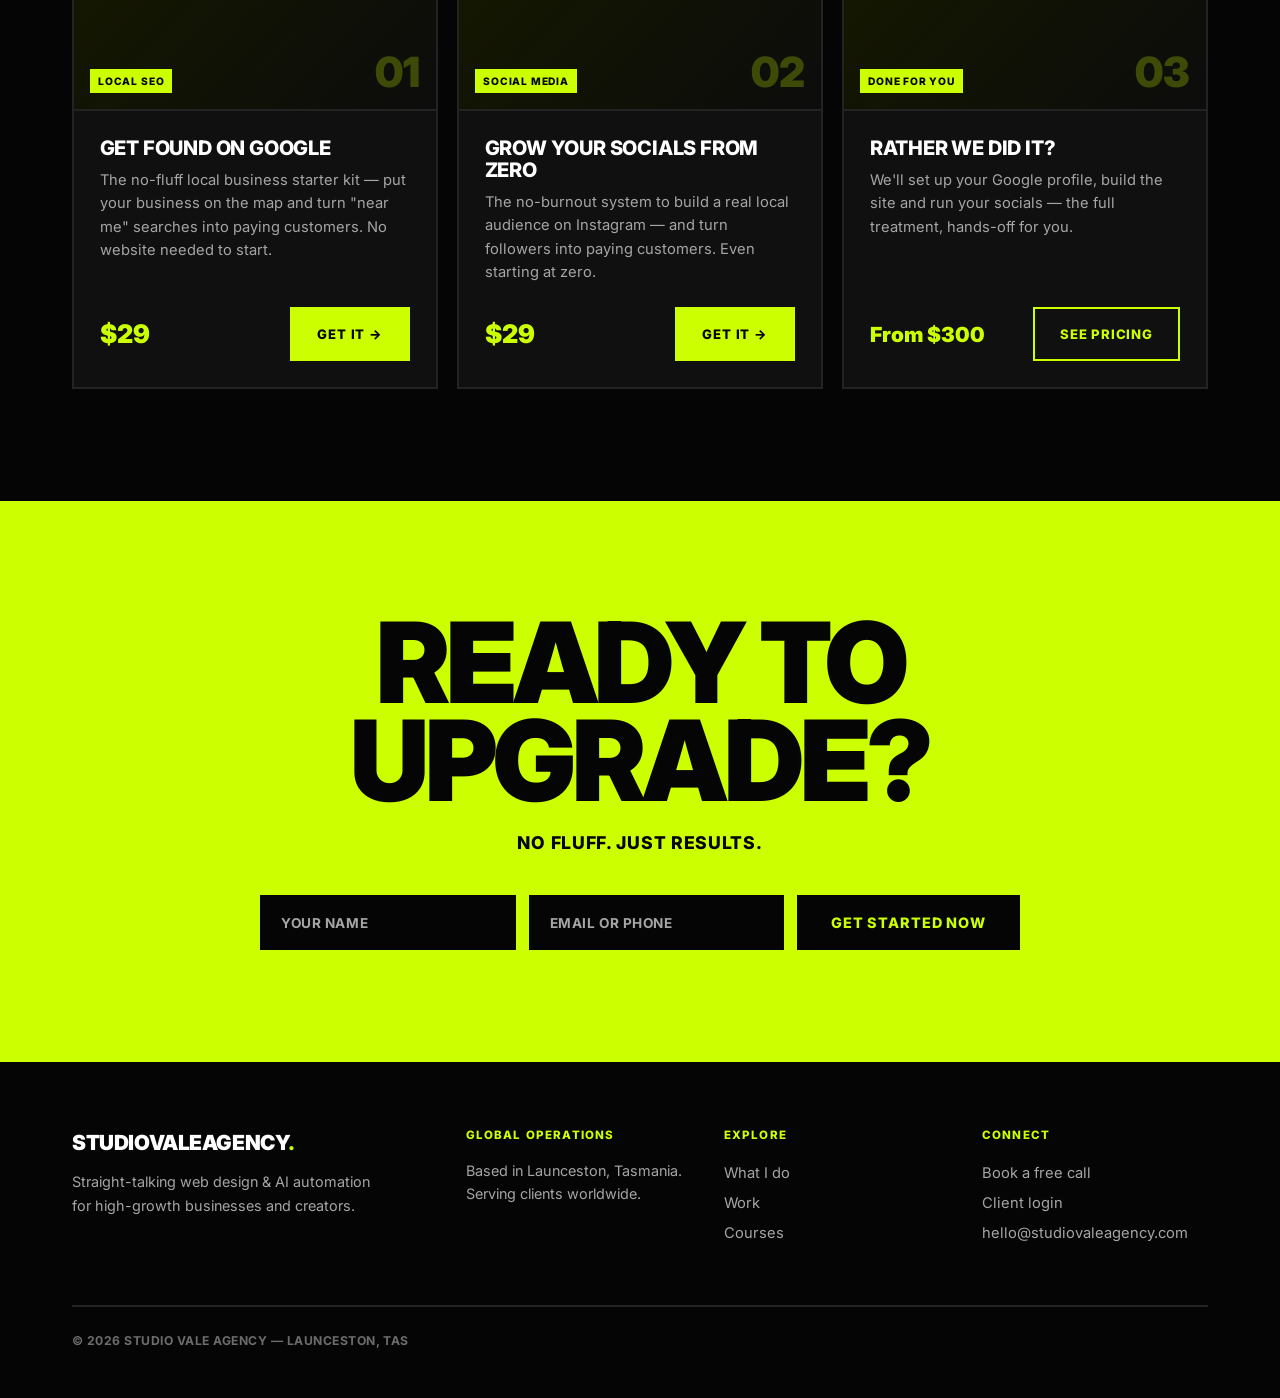
==== commit 046fbe6f: "Update contact email to hello@studiovaleagency.com (Google Workspace) Site mailto, contact-form note" ====
--- a/index.html
+++ b/index.html
@@ -273,7 +273,7 @@
       <input id="email" type="text" placeholder="EMAIL OR PHONE" required />
       <button class="btn btn--ink btn--lg" type="submit">Get started now</button>
     </form>
-    <p class="upgrade__ok" id="contact-ok" hidden>Got it — this is a demo form. Wire it to harrisa1005@outlook.com to go live.</p>
+    <p class="upgrade__ok" id="contact-ok" hidden>Got it — this is a demo form. Wire it to hello@studiovaleagency.com to go live.</p>
   </section>
 
   <!-- ───────────────────────── Footer ───────────────────────── -->
@@ -296,7 +296,7 @@
       <h4>Connect</h4>
       <a href="book.html">Book a free call</a>
       <a href="clients.html">Client login</a>
-      <a href="mailto:harrisa1005@outlook.com">harrisa1005@outlook.com</a>
+      <a href="mailto:hello@studiovaleagency.com">hello@studiovaleagency.com</a>
     </div>
     <p class="footer__legal">© <span id="year"></span> Studio Vale Agency — Launceston, TAS</p>
   </footer>
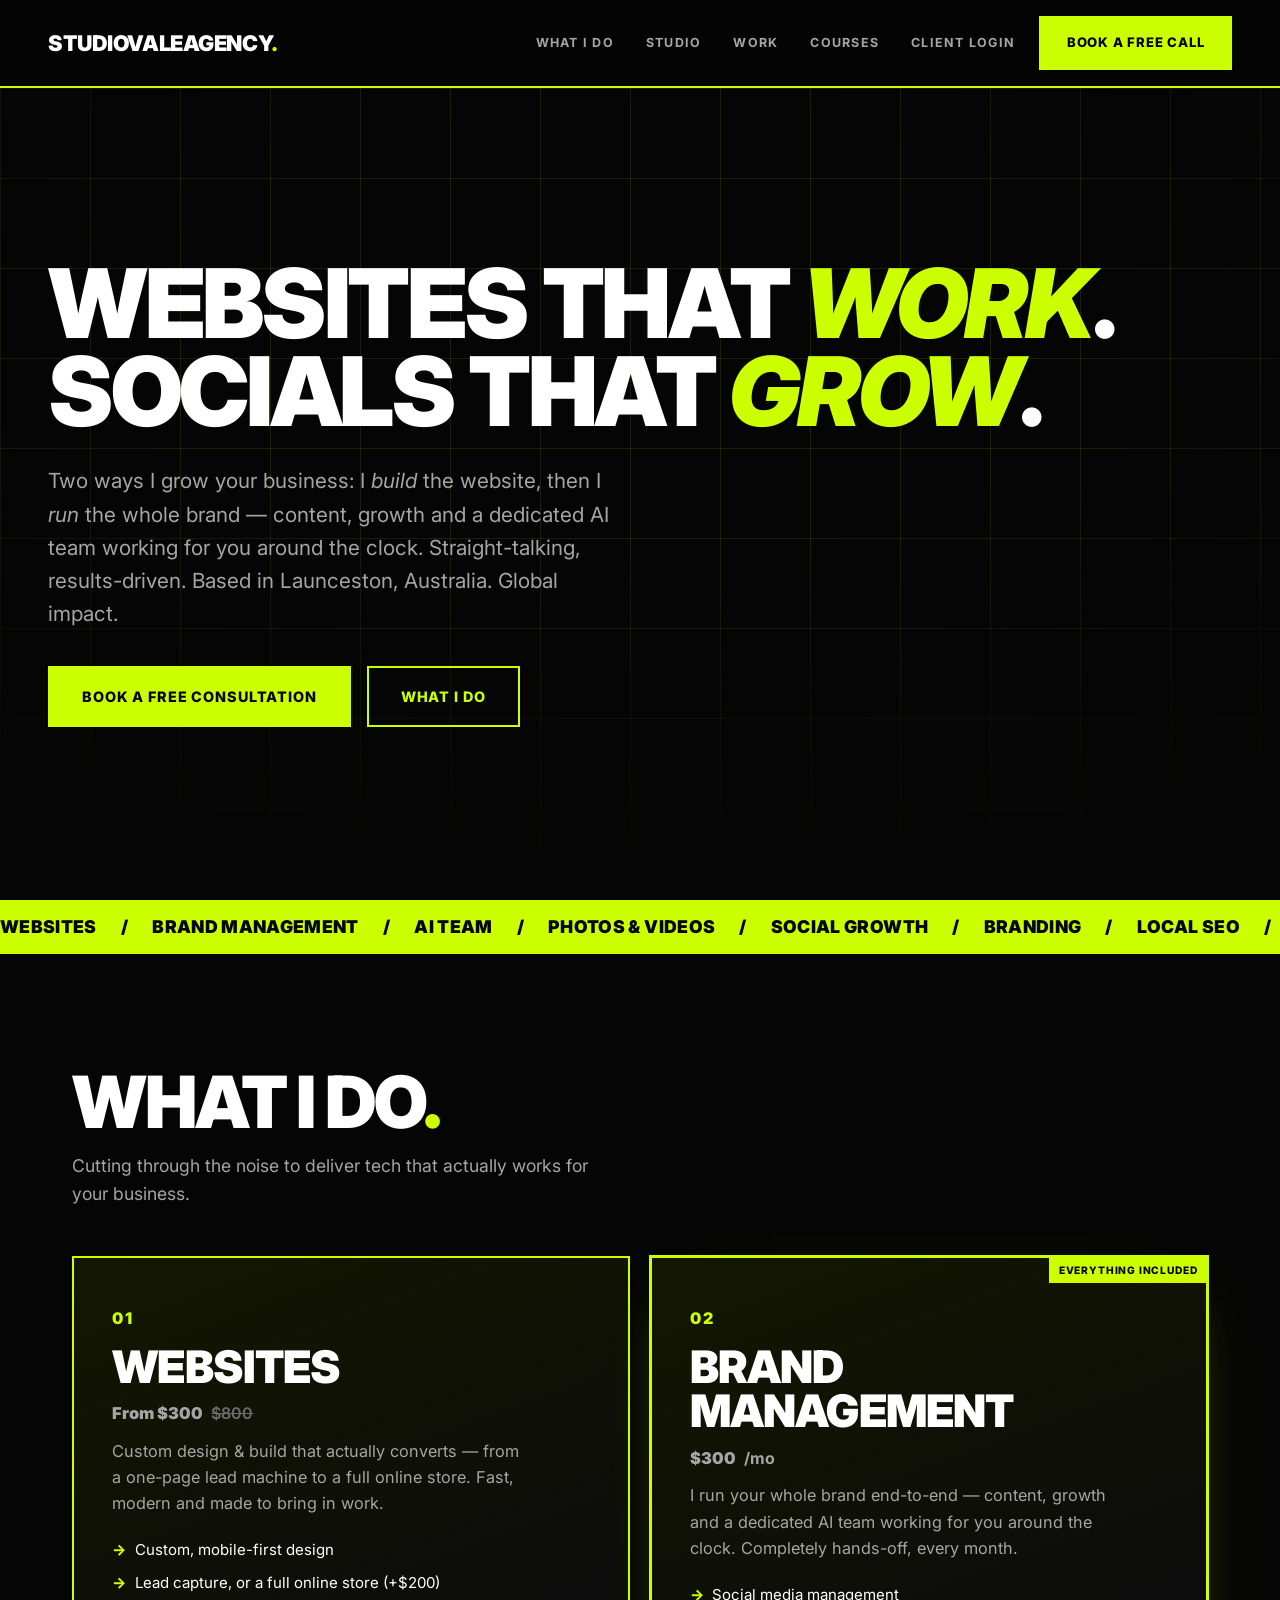
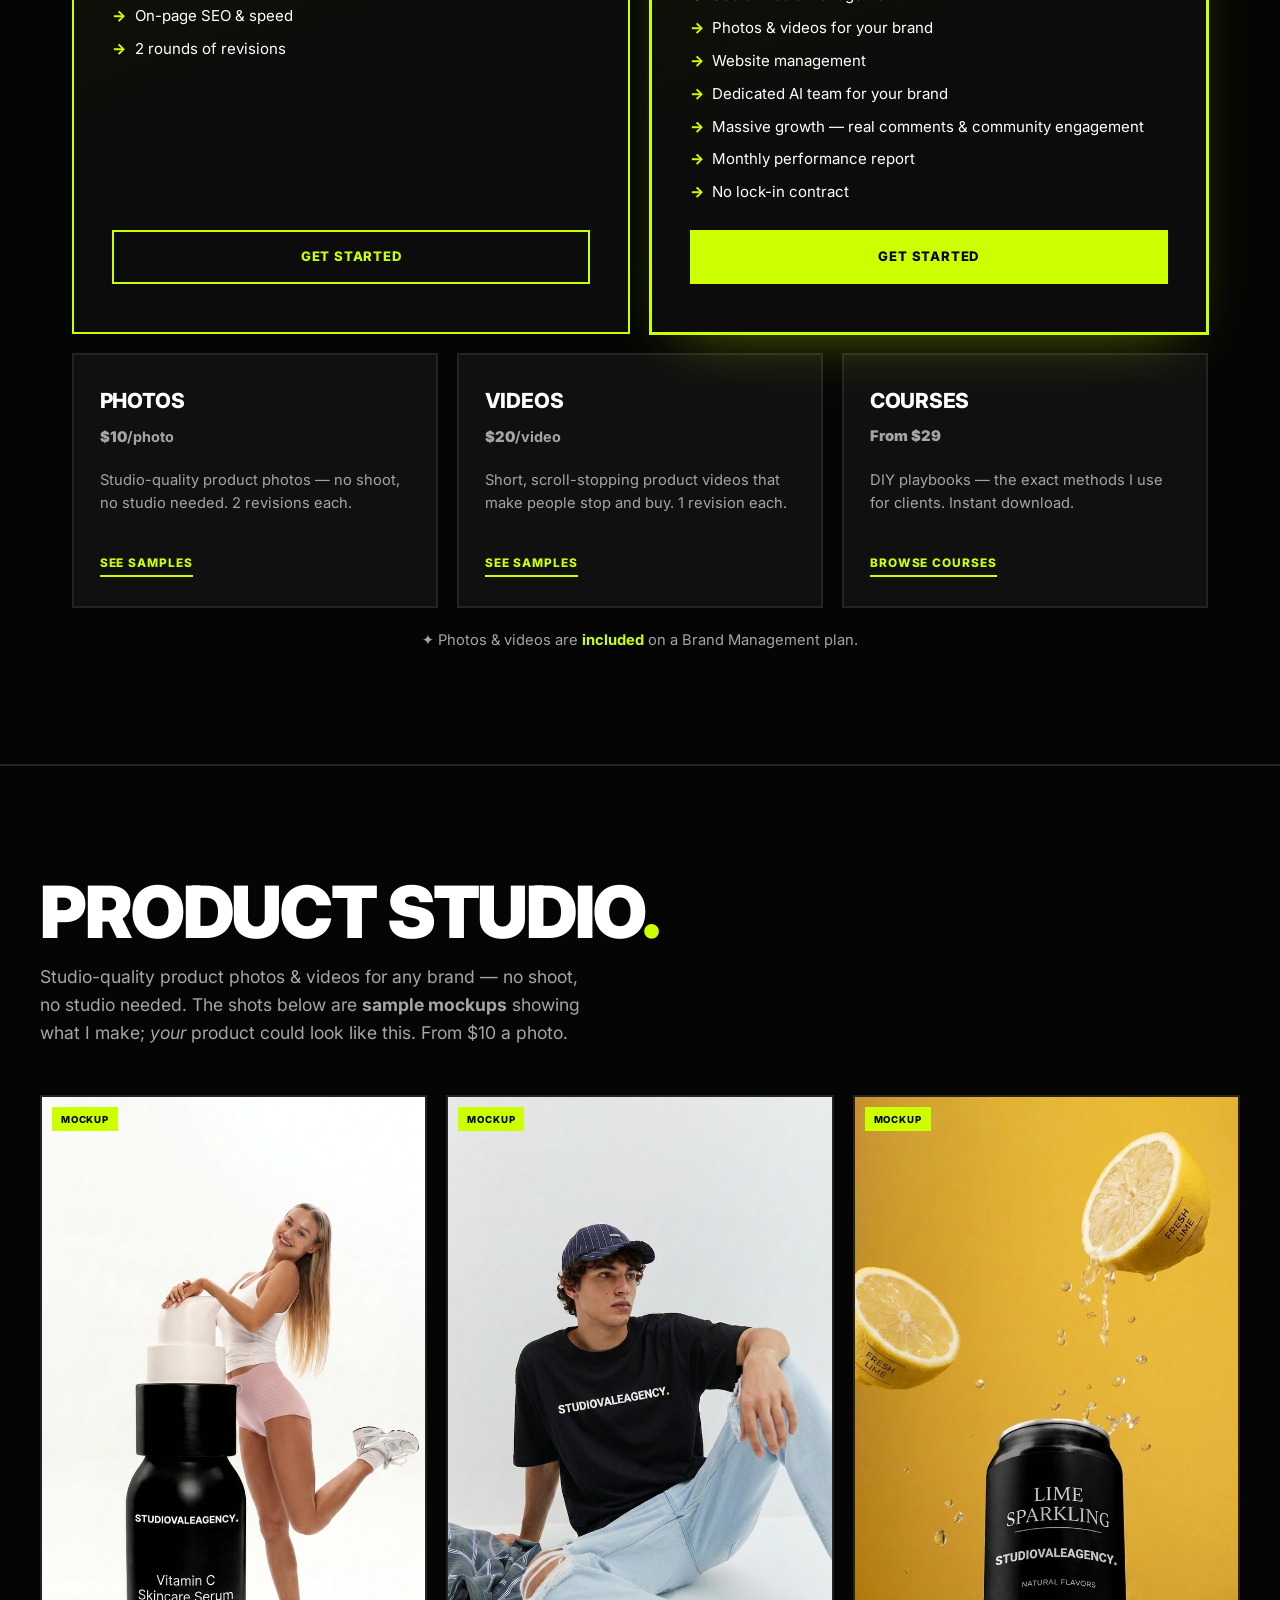
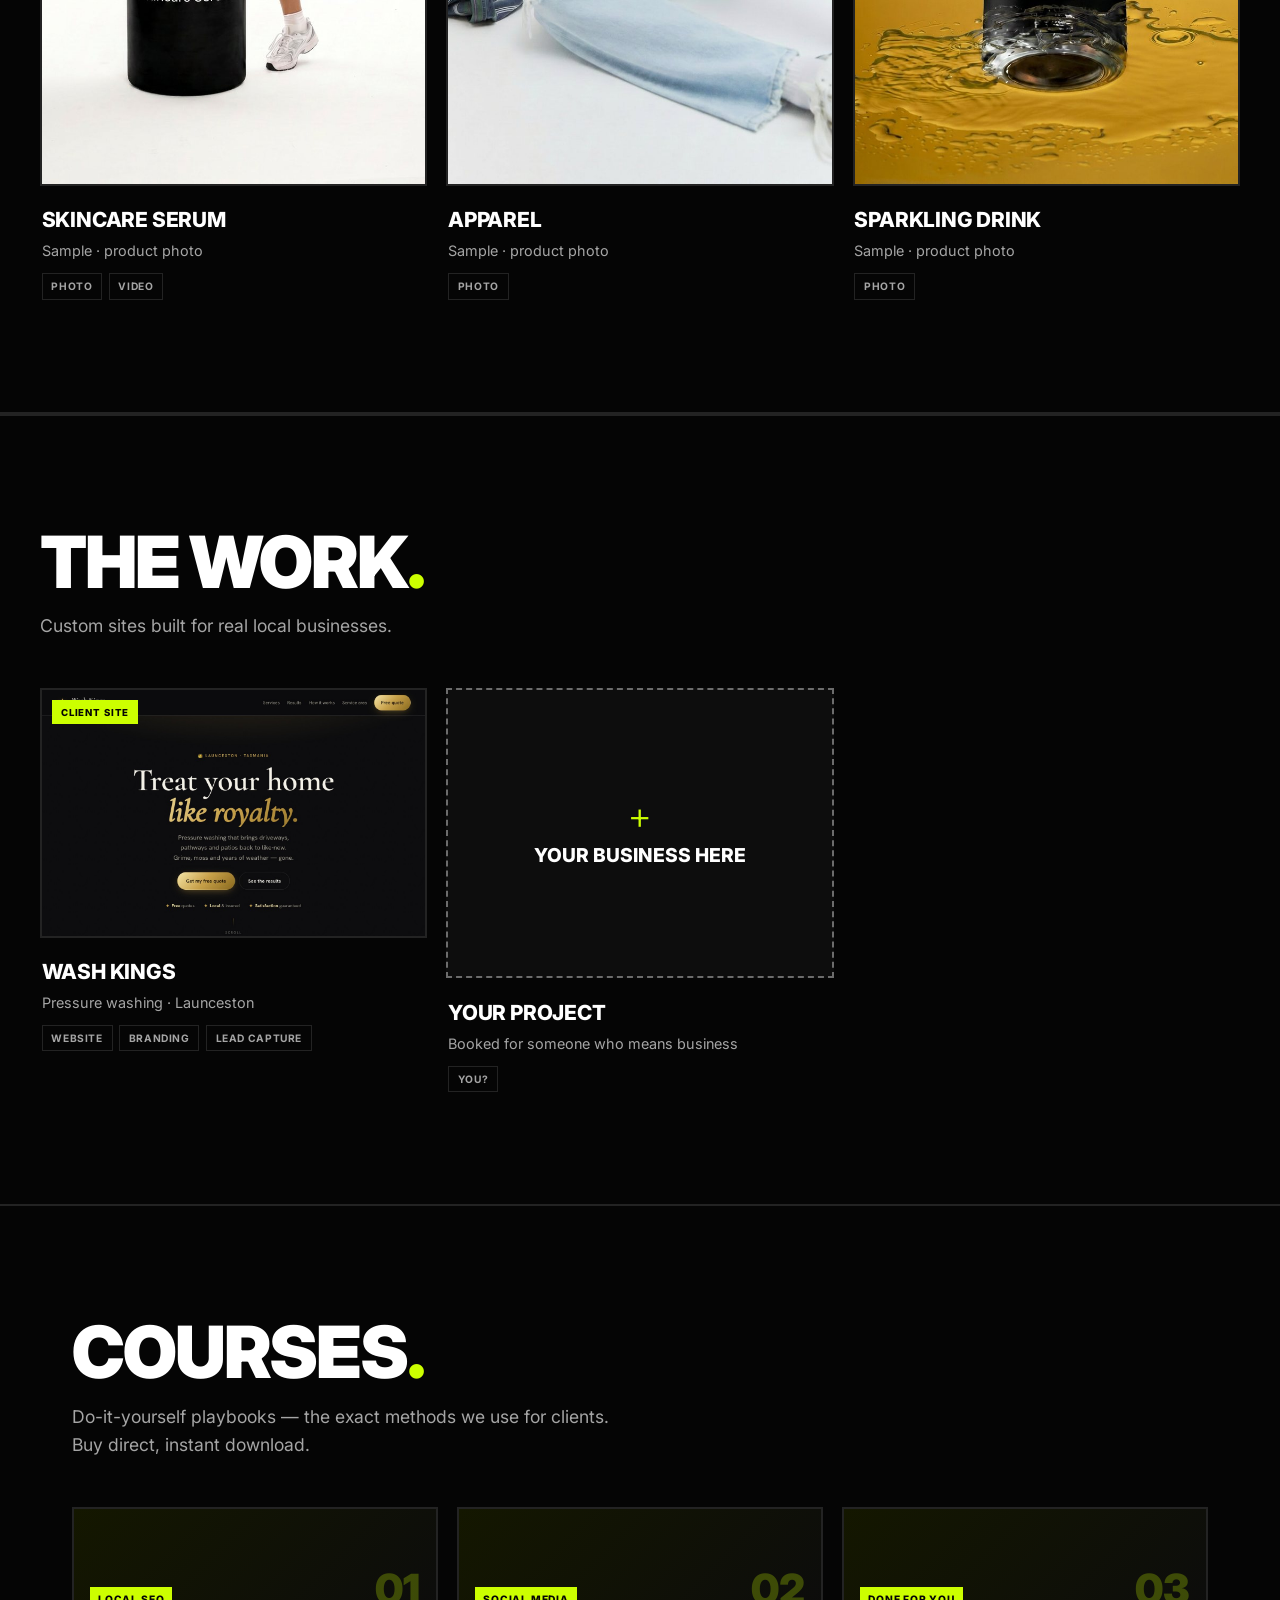
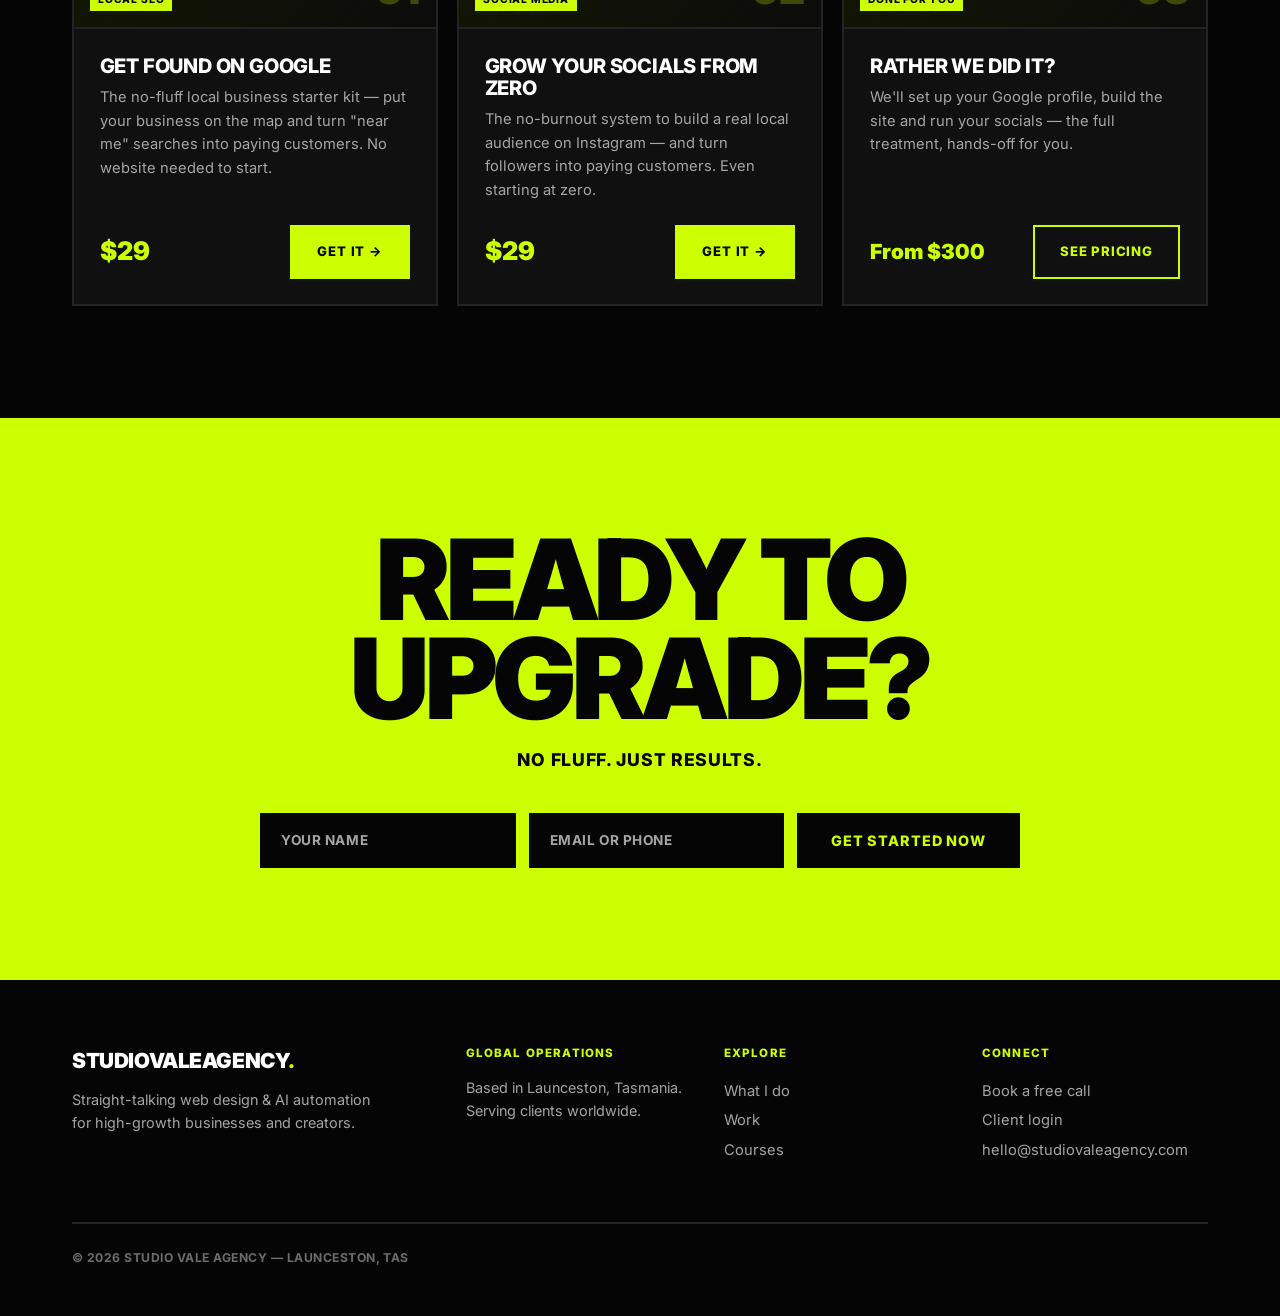
==== commit 2427ce3d: "Add Client login to top nav; shrink hero headline; drop 'free' framing from Brand Management Co-Auth" ====
--- a/index.html
+++ b/index.html
@@ -25,6 +25,7 @@
       <a href="#product-studio">Studio</a>
       <a href="#work">Work</a>
       <a href="#courses">Courses</a>
+      <a href="clients.html" class="nav__login">Client login</a>
     </nav>
     <a class="btn btn--lime hdr__cta" href="book.html">Book a free call</a>
     <button class="nav-toggle" aria-label="Open menu" aria-expanded="false"><span></span><span></span></button>
@@ -39,7 +40,7 @@
       </h1>
       <p class="hero__lede reveal" data-d="1">
         Two ways I grow your business: I <em>build</em> the website, then I <em>run</em>
-        the whole brand — content, growth and a free AI team working for you around the
+        the whole brand — content, growth and a dedicated AI team working for you around the
         clock. Straight-talking, results-driven. Based in Launceston, Australia. Global impact.
       </p>
       <div class="hero__actions reveal" data-d="2">
@@ -53,10 +54,10 @@
   <div class="marquee" aria-hidden="true">
     <div class="marquee__track">
       <div class="marquee__group">
-        <span>Websites</span><b>/</b><span>Brand Management</span><b>/</b><span>Free AI Team</span><b>/</b><span>Photos &amp; Videos</span><b>/</b><span>Social Growth</span><b>/</b><span>Branding</span><b>/</b><span>Local SEO</span><b>/</b><span>Courses</span><b>/</b><span>Websites</span><b>/</b><span>Brand Management</span><b>/</b><span>Free AI Team</span><b>/</b><span>Photos &amp; Videos</span><b>/</b><span>Social Growth</span><b>/</b><span>Branding</span><b>/</b><span>Local SEO</span><b>/</b><span>Courses</span><b>/</b>
+        <span>Websites</span><b>/</b><span>Brand Management</span><b>/</b><span>AI Team</span><b>/</b><span>Photos &amp; Videos</span><b>/</b><span>Social Growth</span><b>/</b><span>Branding</span><b>/</b><span>Local SEO</span><b>/</b><span>Courses</span><b>/</b><span>Websites</span><b>/</b><span>Brand Management</span><b>/</b><span>AI Team</span><b>/</b><span>Photos &amp; Videos</span><b>/</b><span>Social Growth</span><b>/</b><span>Branding</span><b>/</b><span>Local SEO</span><b>/</b><span>Courses</span><b>/</b>
       </div>
       <div class="marquee__group">
-        <span>Websites</span><b>/</b><span>Brand Management</span><b>/</b><span>Free AI Team</span><b>/</b><span>Photos &amp; Videos</span><b>/</b><span>Social Growth</span><b>/</b><span>Branding</span><b>/</b><span>Local SEO</span><b>/</b><span>Courses</span><b>/</b><span>Websites</span><b>/</b><span>Brand Management</span><b>/</b><span>Free AI Team</span><b>/</b><span>Photos &amp; Videos</span><b>/</b><span>Social Growth</span><b>/</b><span>Branding</span><b>/</b><span>Local SEO</span><b>/</b><span>Courses</span><b>/</b>
+        <span>Websites</span><b>/</b><span>Brand Management</span><b>/</b><span>AI Team</span><b>/</b><span>Photos &amp; Videos</span><b>/</b><span>Social Growth</span><b>/</b><span>Branding</span><b>/</b><span>Local SEO</span><b>/</b><span>Courses</span><b>/</b><span>Websites</span><b>/</b><span>Brand Management</span><b>/</b><span>AI Team</span><b>/</b><span>Photos &amp; Videos</span><b>/</b><span>Social Growth</span><b>/</b><span>Branding</span><b>/</b><span>Local SEO</span><b>/</b><span>Courses</span><b>/</b>
       </div>
     </div>
   </div>
@@ -90,10 +91,10 @@
         <p class="pillar__price">$300<span class="per">/mo</span></p>
         <p>I run your whole brand end-to-end — content, growth and a dedicated AI team working for you around the clock. Completely hands-off, every month.</p>
         <ul class="pillar__list">
-          <li><strong class="lime">Free</strong> social media management</li>
-          <li><strong class="lime">Free</strong> photos &amp; videos for your brand</li>
-          <li><strong class="lime">Free</strong> website management</li>
-          <li><strong class="lime">Free</strong> AI team for your brand</li>
+          <li>Social media management</li>
+          <li>Photos &amp; videos for your brand</li>
+          <li>Website management</li>
+          <li>Dedicated AI team for your brand</li>
           <li>Massive growth — real comments &amp; community engagement</li>
           <li>Monthly performance report</li>
           <li>No lock-in contract</li>
@@ -123,7 +124,7 @@
         <a class="learn" href="#courses">Browse courses</a>
       </article>
     </div>
-    <p class="addons__note">✦ Photos &amp; videos are <strong>included free</strong> on a Brand Management plan.</p>
+    <p class="addons__note">✦ Photos &amp; videos are <strong>included</strong> on a Brand Management plan.</p>
   </section>
 
   <!-- ───────────────────────── Work ───────────────────────── -->
@@ -232,7 +233,7 @@
           <p>The no-fluff local business starter kit — put your business on the map and turn "near me" searches into paying customers. No website needed to start.</p>
           <div class="course__foot">
             <span class="course__price">$29</span>
-            <a class="btn btn--lime" href="#contact">Get it →</a>
+            <a class="btn btn--lime" href="https://buy.stripe.com/8x228leZ91Rh2aK24I18c04">Get it →</a>
           </div>
         </div>
       </article>
@@ -245,7 +246,7 @@
           <p>The no-burnout system to build a real local audience on Instagram — and turn followers into paying customers. Even starting at zero.</p>
           <div class="course__foot">
             <span class="course__price">$29</span>
-            <a class="btn btn--lime" href="#contact">Get it →</a>
+            <a class="btn btn--lime" href="https://buy.stripe.com/bJeeV7bMX67xaHg6kY18c05">Get it →</a>
           </div>
         </div>
       </article>
--- a/styles.css
+++ b/styles.css
@@ -70,6 +70,8 @@
   color: var(--grey); transition: color .2s;
 }
 .nav a:hover { color: var(--lime); }
+.nav__login { color: var(--lime); }
+.nav__login:hover { color: var(--white); }
 .nav-toggle { display: none; flex-direction: column; gap: 6px; background: none; border: 0; cursor: pointer; padding: 6px; }
 .nav-toggle span { width: 26px; height: 2px; background: var(--lime); transition: .3s; }
 
@@ -92,7 +94,7 @@
 .hero__inner { position: relative; max-width: var(--maxw); margin: 0 auto; width: 100%; }
 .hero__title {
   font-weight: 900; text-transform: uppercase;
-  font-size: clamp(3.2rem, 11vw, 9rem); line-height: .9; letter-spacing: -0.035em;
+  font-size: clamp(2.4rem, 7.5vw, 6rem); line-height: .92; letter-spacing: -0.035em;
 }
 .hero__title em { font-style: italic; color: var(--lime); }
 .hero__lede {
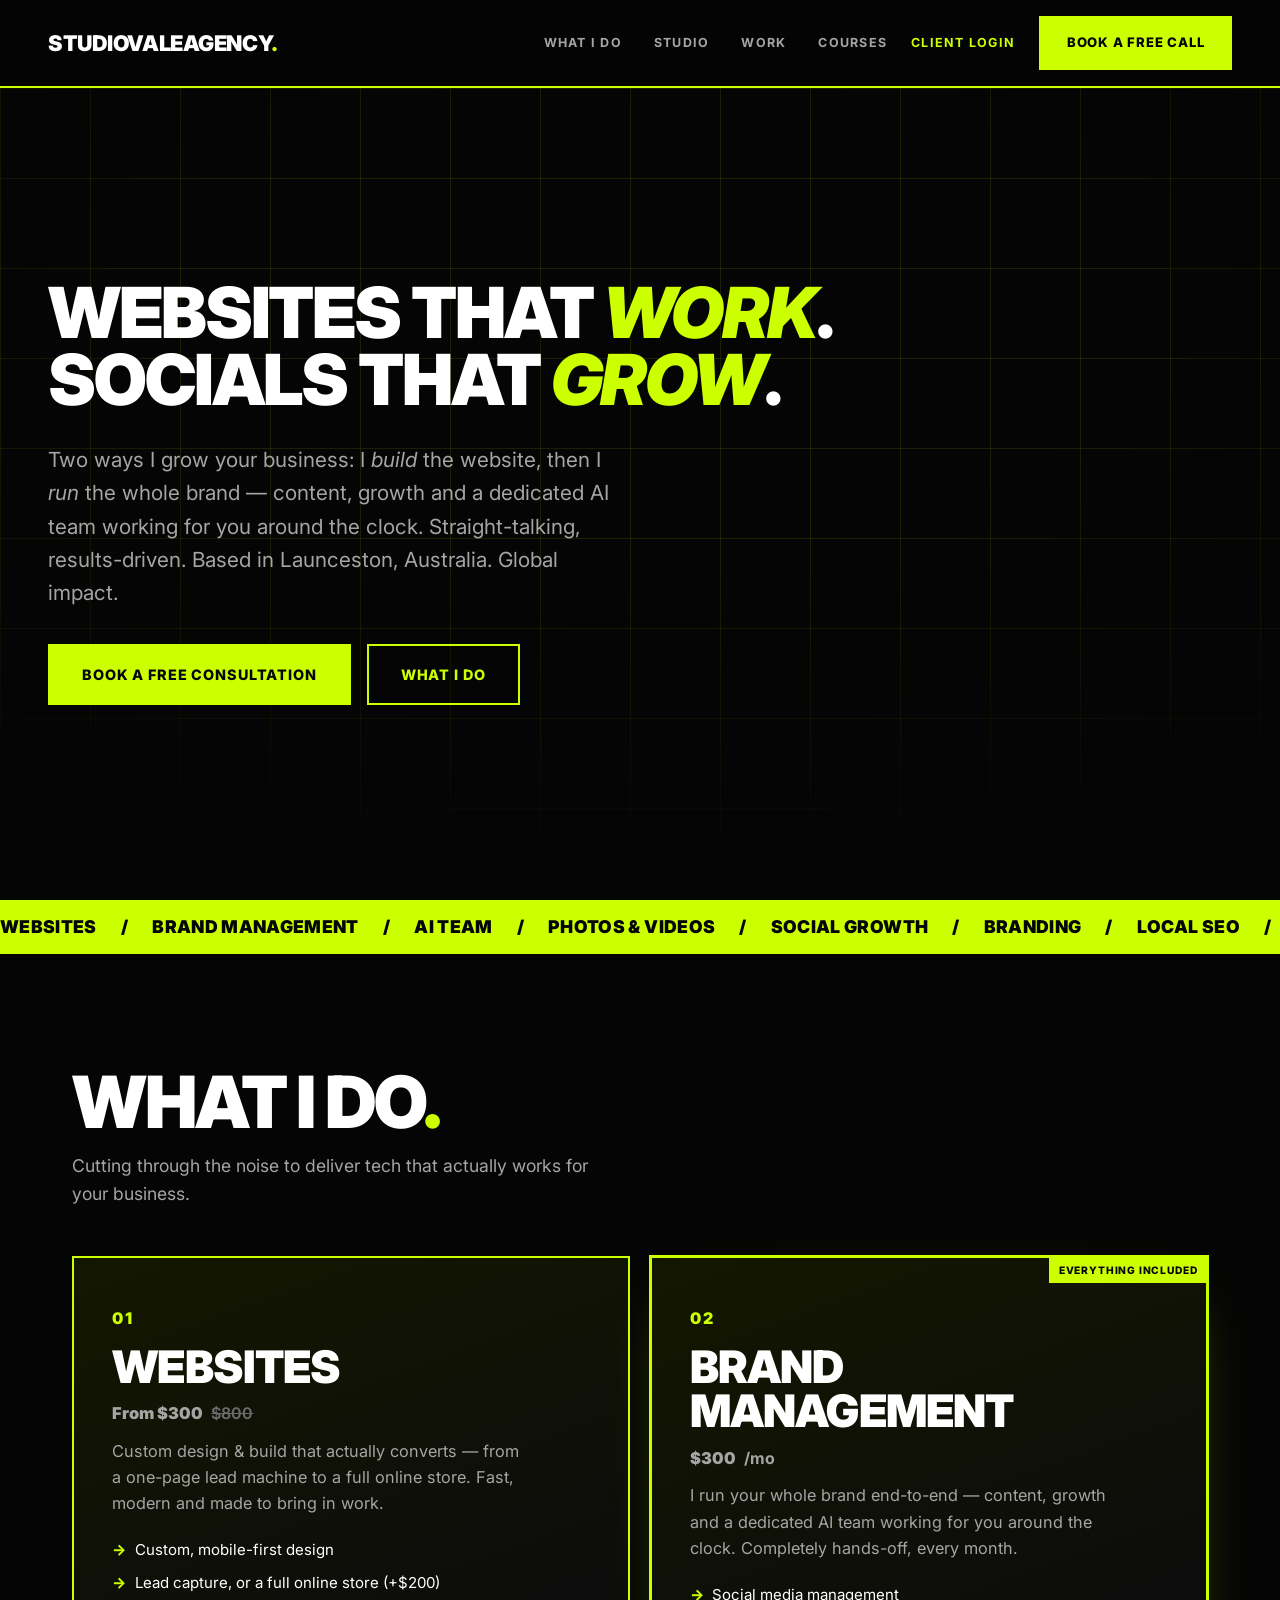
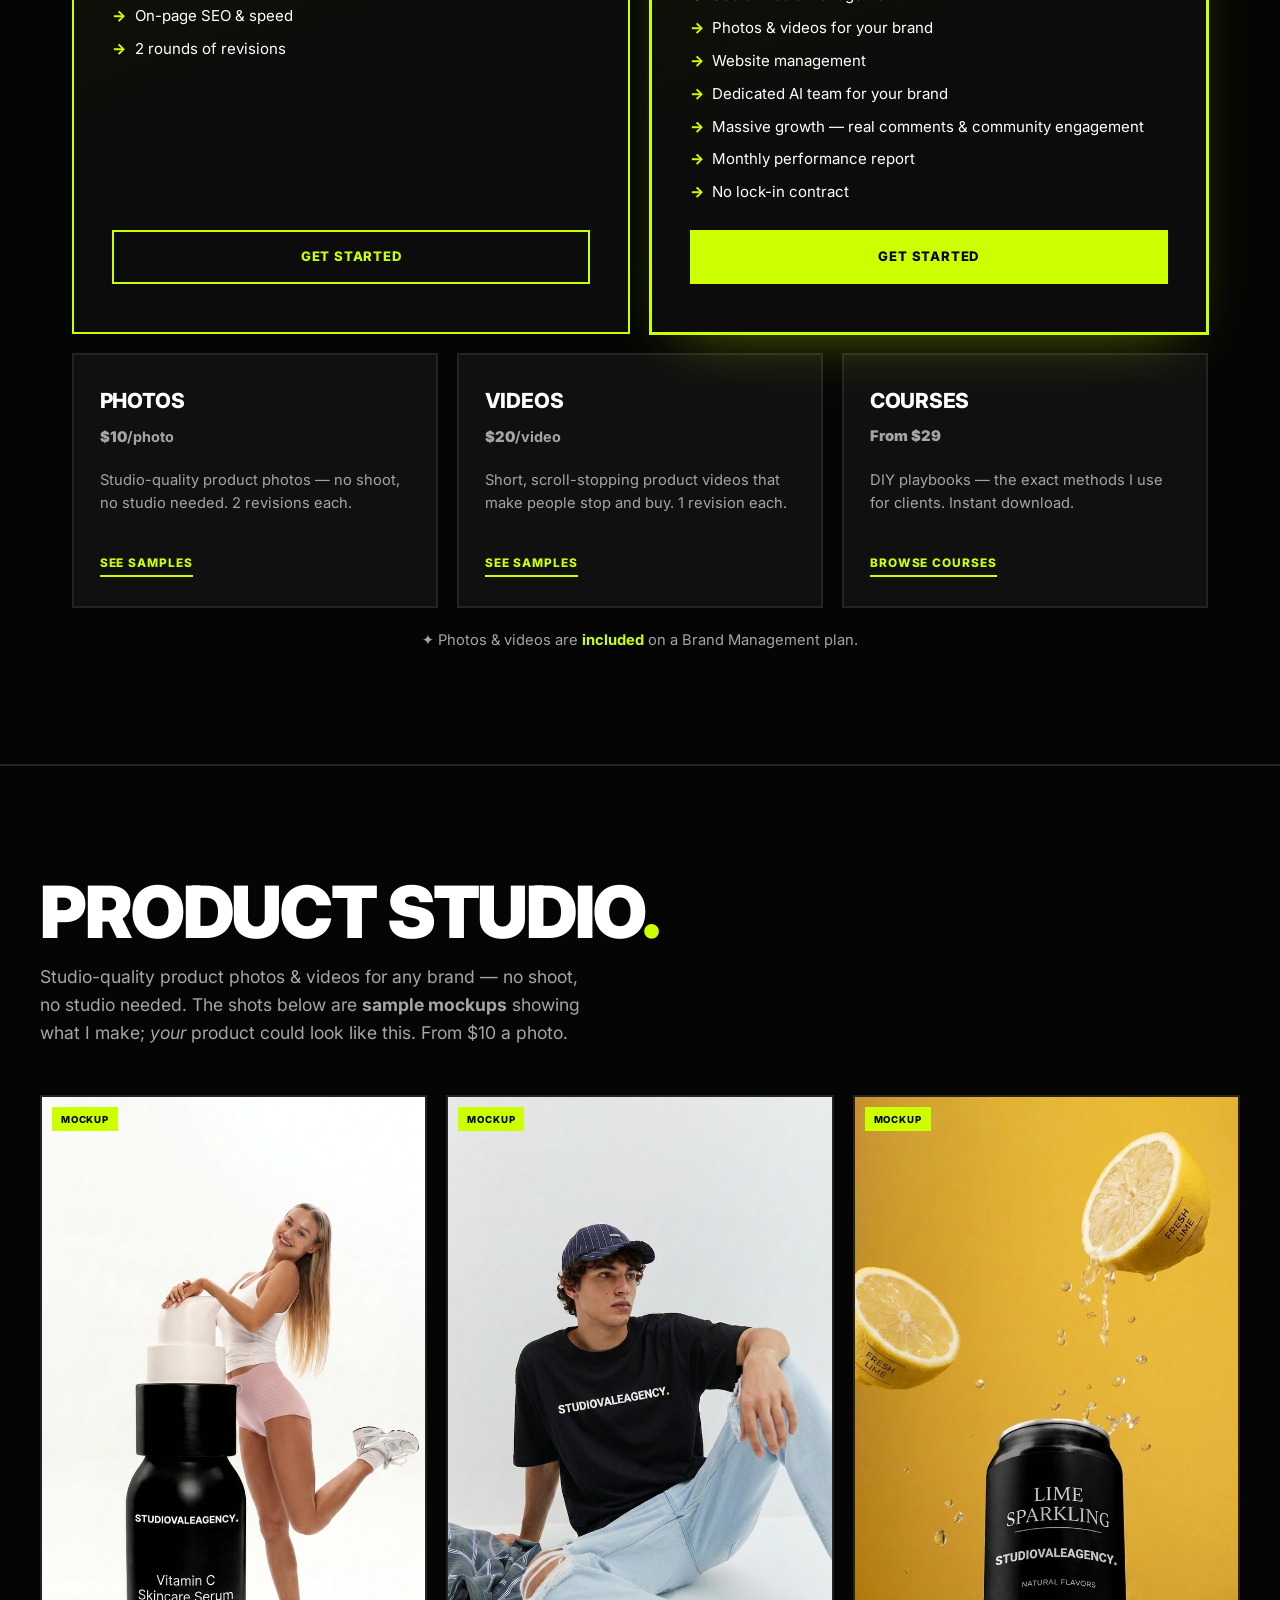
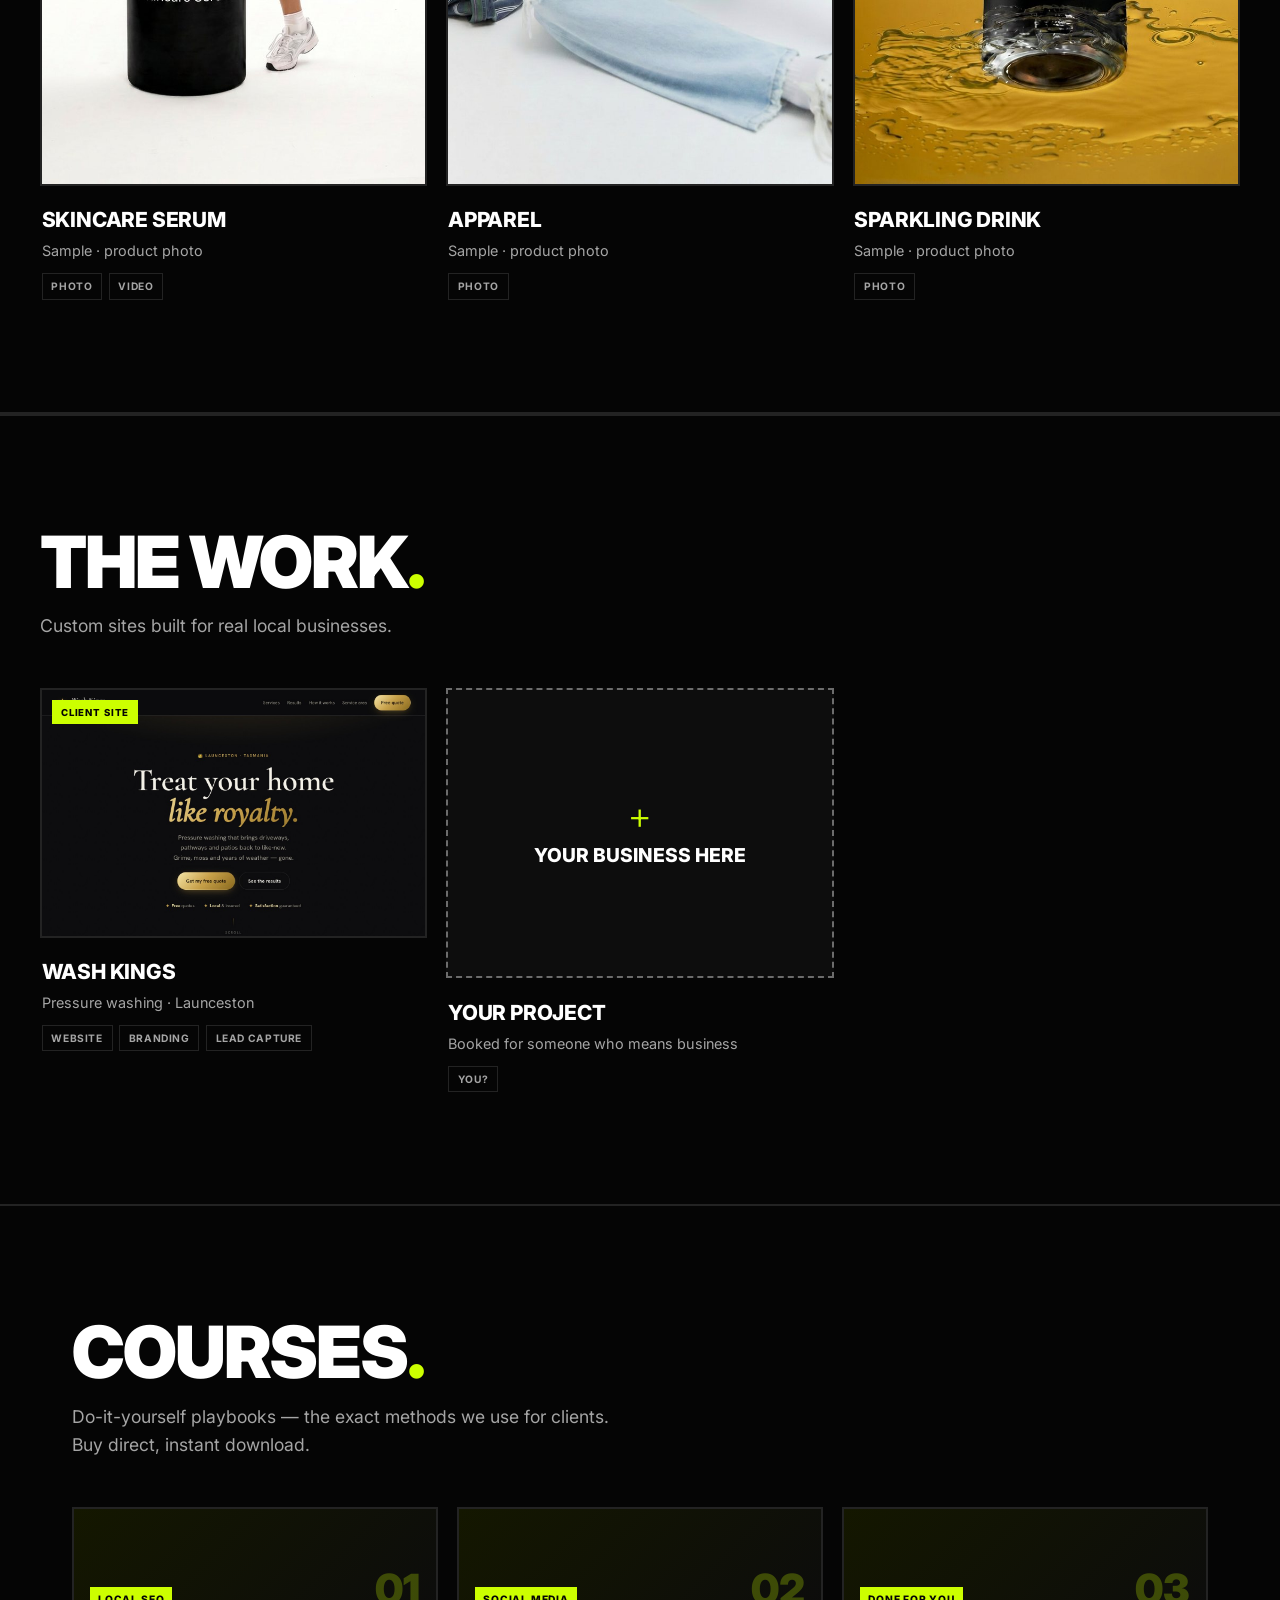
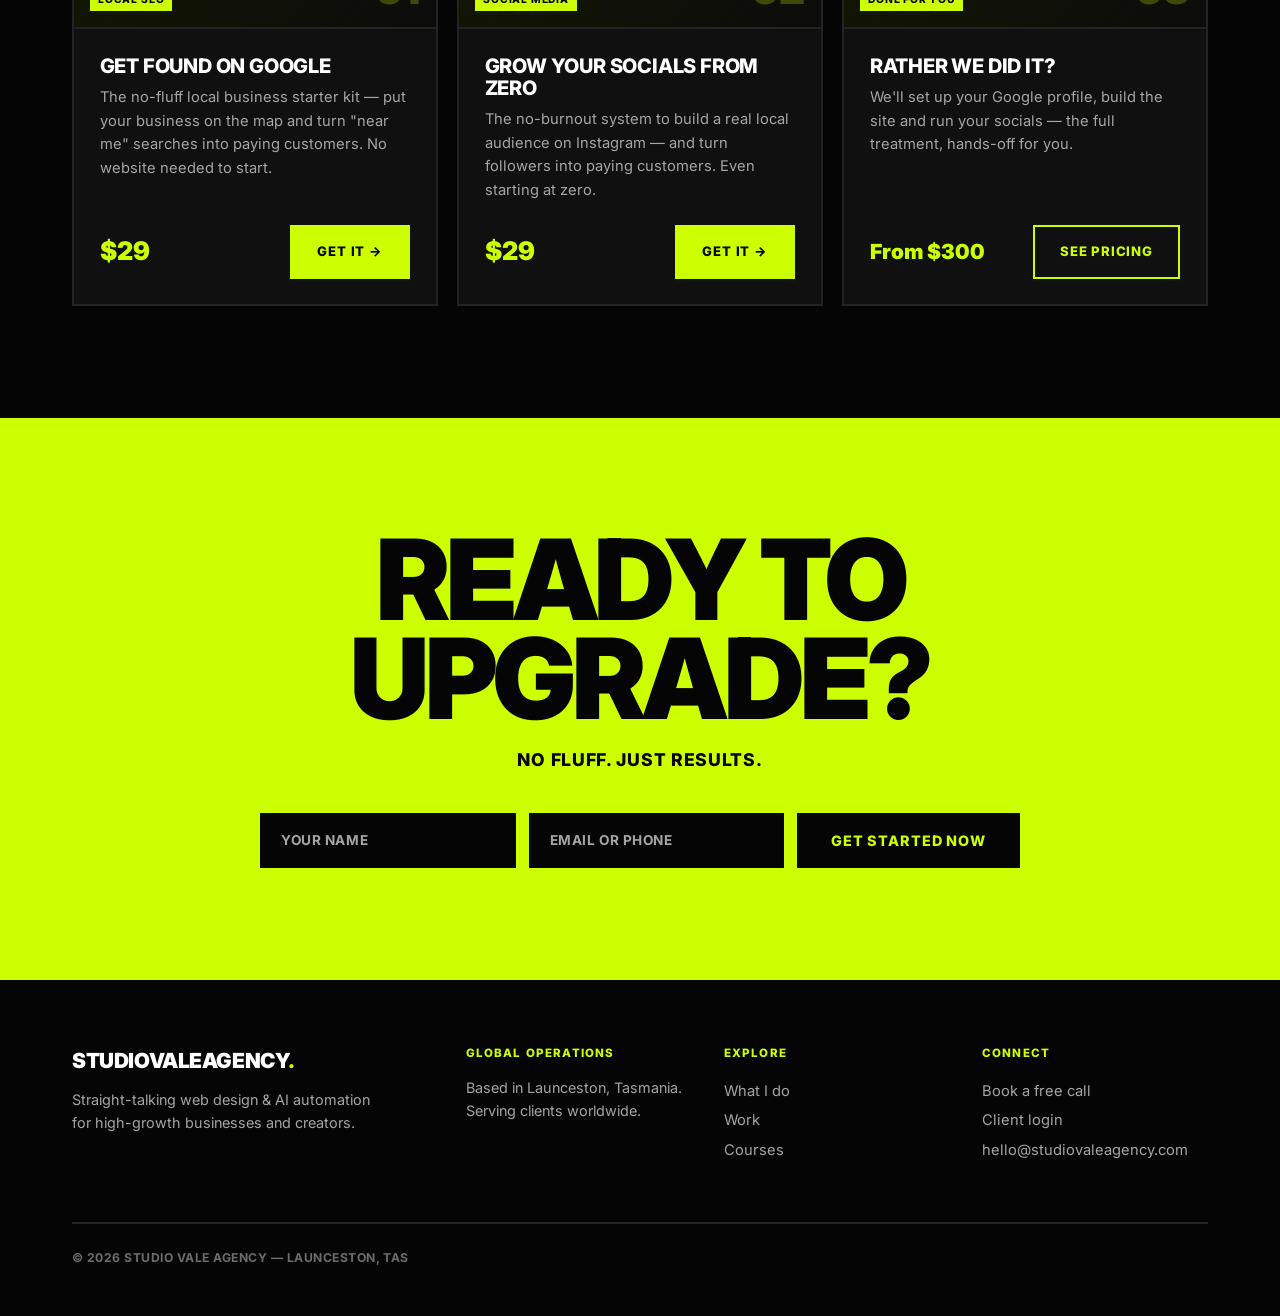
==== commit 9a3dfefc: "Move Client login to always-visible top-right; shrink hero headline further Co-Authored-By: Claude O" ====
--- a/index.html
+++ b/index.html
@@ -25,8 +25,8 @@
       <a href="#product-studio">Studio</a>
       <a href="#work">Work</a>
       <a href="#courses">Courses</a>
-      <a href="clients.html" class="nav__login">Client login</a>
     </nav>
+    <a href="clients.html" class="hdr__login">Client login</a>
     <a class="btn btn--lime hdr__cta" href="book.html">Book a free call</a>
     <button class="nav-toggle" aria-label="Open menu" aria-expanded="false"><span></span><span></span></button>
   </header>
--- a/styles.css
+++ b/styles.css
@@ -70,8 +70,11 @@
   color: var(--grey); transition: color .2s;
 }
 .nav a:hover { color: var(--lime); }
-.nav__login { color: var(--lime); }
-.nav__login:hover { color: var(--white); }
+.hdr__login {
+  font-weight: 700; font-size: .78rem; letter-spacing: .1em; text-transform: uppercase;
+  color: var(--lime); transition: color .2s; white-space: nowrap;
+}
+.hdr__login:hover { color: var(--white); }
 .nav-toggle { display: none; flex-direction: column; gap: 6px; background: none; border: 0; cursor: pointer; padding: 6px; }
 .nav-toggle span { width: 26px; height: 2px; background: var(--lime); transition: .3s; }
 
@@ -94,7 +97,7 @@
 .hero__inner { position: relative; max-width: var(--maxw); margin: 0 auto; width: 100%; }
 .hero__title {
   font-weight: 900; text-transform: uppercase;
-  font-size: clamp(2.4rem, 7.5vw, 6rem); line-height: .92; letter-spacing: -0.035em;
+  font-size: clamp(1.9rem, 5.5vw, 4.4rem); line-height: .95; letter-spacing: -0.03em;
 }
 .hero__title em { font-style: italic; color: var(--lime); }
 .hero__lede {
